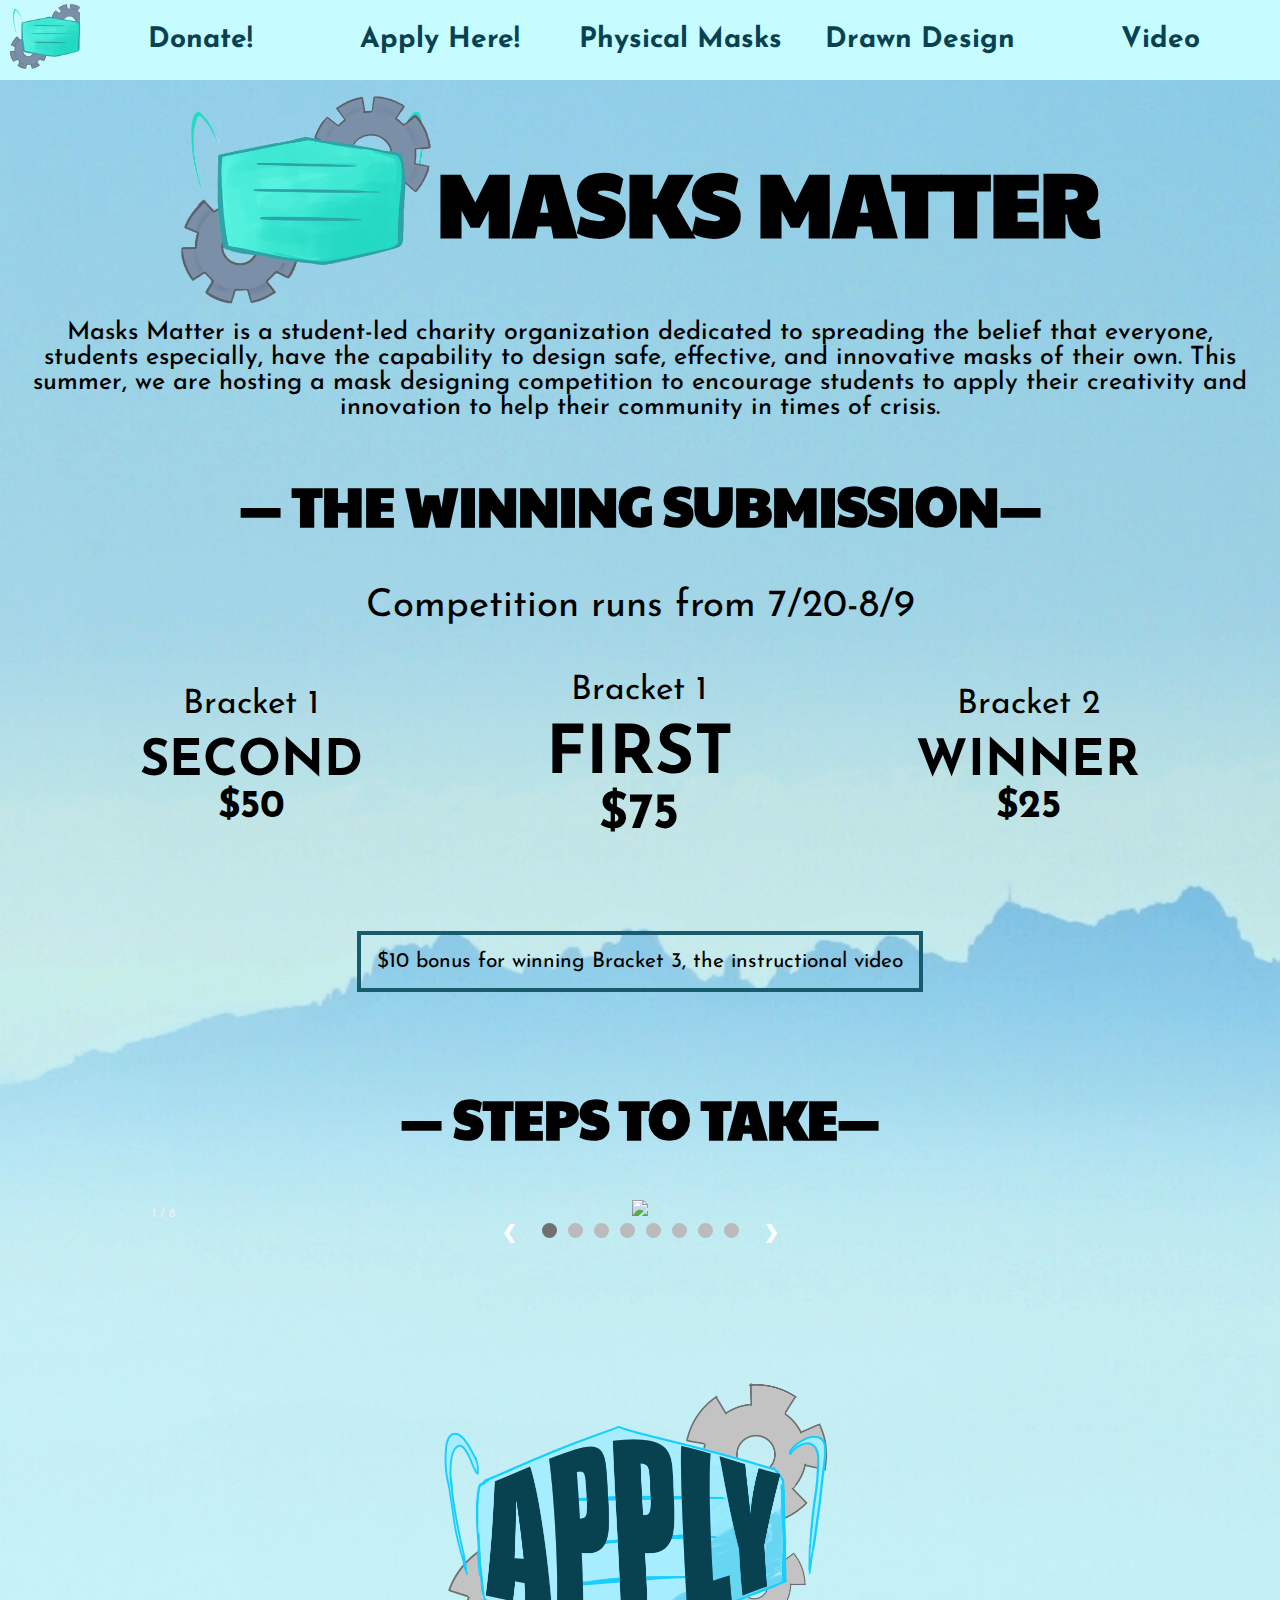
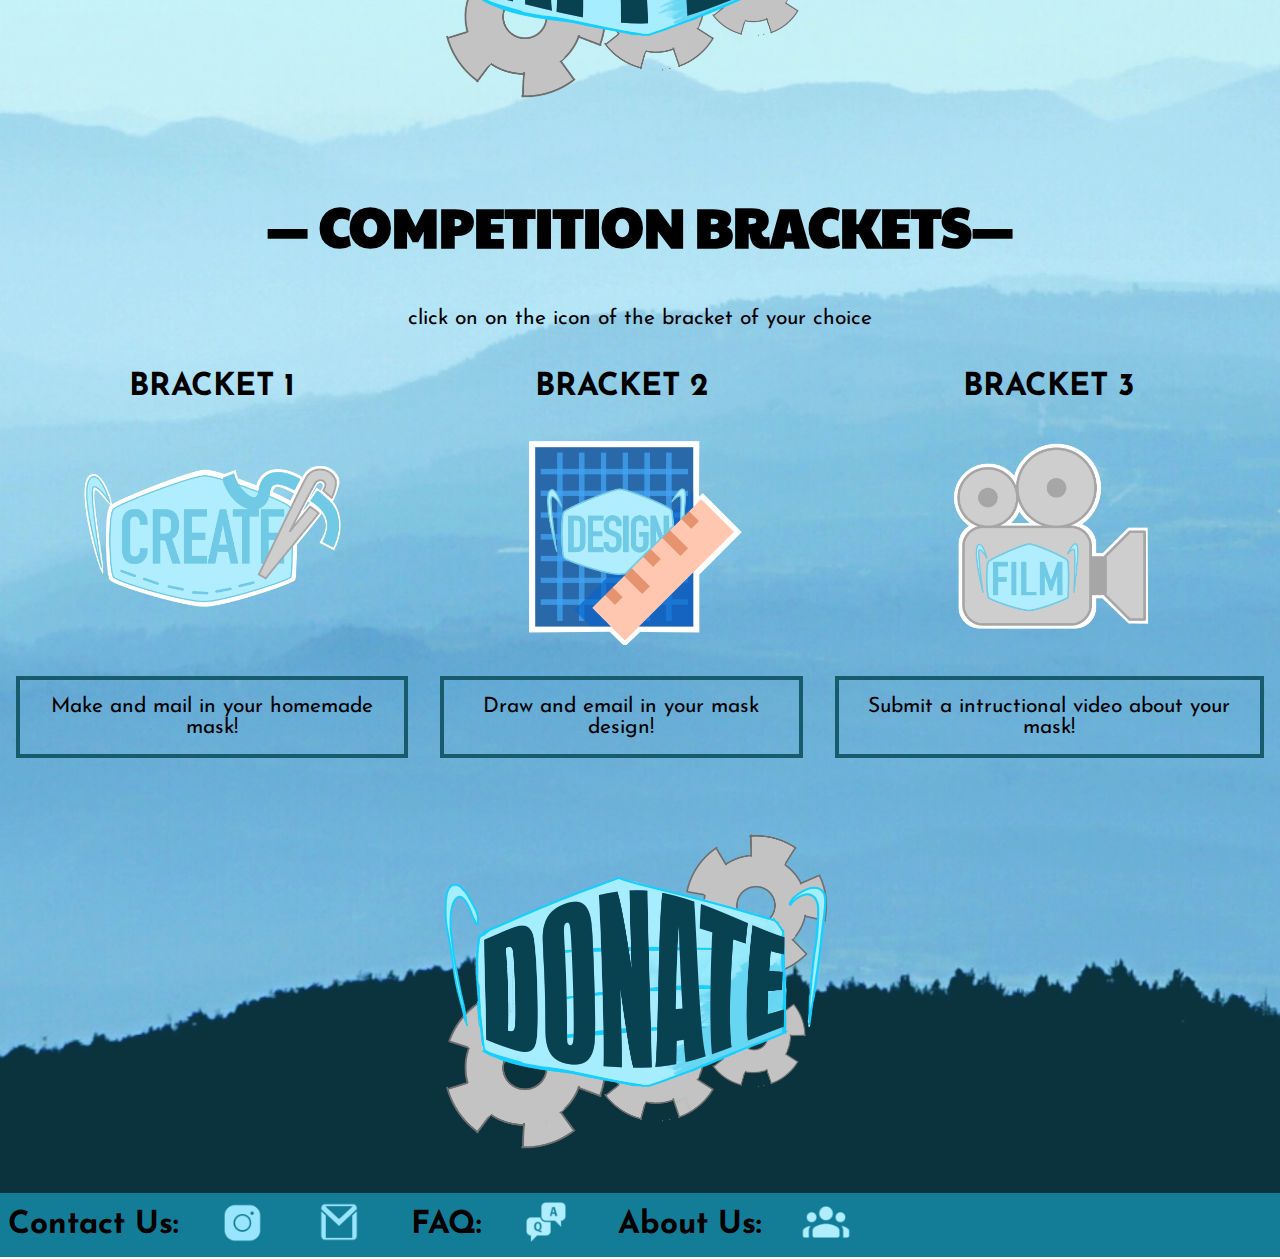
==== index.html @ 7b017612 "reallll quixkkkcida" ====
<!DOCTYPE HTML>
<html lang="en">
	<head>
		<title>Masks Matter</title>
		<!-- <meta name="viewport" content="width=device-width,initial-scale=1.0"> -->
		<link rel='icon' href='images/favicon.png' type='image/x-icon'/>
		<link href="https://fonts.googleapis.com/css2?family=Paytone+One&display=swap" rel="stylesheet">
		<link href="https://fonts.googleapis.com/css2?family=Josefin+Sans:wght@100;400&display=swap" rel="stylesheet">
		<link href="styles.css" rel="stylesheet" type="text/css">
		<link href="base.css" rel="stylesheet" type="text/css">
		<link href="totoro.css" rel="stylesheet" type="text/css">
	</head>
	<body>
		<nav>
			<input type="checkbox" name="simple" id="simple">
			<label for="simple" id="switch"><span></span></label>
			<li><a href="video.html"><h3>Video</h3></a></li>
			<li><a href="drawingmask.html"><h3>Drawn Design</h3></a></li>
			<li><a href="physicalmask.html"><h3>Physical Masks</h3></a></li>
			<li><a target="_blank" href="https://docs.google.com/forms/d/e/1FAIpQLScsT2CWmPeAeOIiQAeZ7pk1hlon7UAqh4jieAmbpfq4y2hZqA/viewform"><h3>Apply Here!</h3></a></li>
			<li><a target="_blank" href="https://www.gofundme.com/f/MMSF-Supplies-for-Essential-Workers-Businesses?utm_medium=copy_link&utm_source=customer&utm_campaign=p_lico+share-sheet+expWdC"><h3>Donate!</h3></a></li>
			<li><a href="index.html"><h3><img id="home" src="images/cleanedlogo.png" alt="Home"></h3></a></li>
		</nav>
		<header>
			<img src="images/cleanedlogo.png">
			<h1>MASKS MATTER</h1>
		</header>
		<main>
			<p class="fadein missionstate">
				Masks Matter is a student-led <!-- non-profit -->charity organization dedicated to spreading the belief that everyone, students especially, have the capability to design safe, effective, and innovative masks of their own. This summer, we are hosting a mask designing competition to encourage students to apply their creativity and innovation to help their community in times of crisis.
			</p>
		</main>	<!-- The winning submission subtitle -->
		<div>
			<h2 class="subtitles">— THE WINNING SUBMISSION—</h2>
			<figcaption id="dates">Competition runs from 7/20-8/9</figcaption>
		</div>
		<div id="podium" class="fadein">
			<div class="prize"><figcaption class="subcap">Bracket 1</figcaption><h2>SECOND</h2><h3>$50</h3></div>
			<div class="prize"><figcaption class="subcap">Bracket 1</figcaption><h1>FIRST</h1><h2>$75</h2></div>
			<div class="prize"><figcaption class="subcap">Bracket 2</figcaption><h2>WINNER</h2><h3>$25</h3></div>
		</div>
		<br>
		<p class="border fadein"> <span>$10 bonus for winning Bracket 3, the instructional video</span></p>
		<br>
		<h2 class="subtitles">— STEPS TO TAKE—</h2>
					 <!-- Slideshow container -->
		<div class="slideshow-container fadein">
			<!-- Full-width images with number and caption text -->
			<div class="mySlides fade">
				<div class="numbertext">1 / 8</div>
				<img src="images/1 (2).png" style="width:100%">
			</div>

			<div class="mySlides fade">
				<div class="numbertext">2 / 8</div>
				<img src="images/2.png" style="width:100%">
			</div>

			<div class="mySlides fade">
				<div class="numbertext">3 / 8</div>
				<img src="images/3.png" style="width:100%">
			</div>

			<div class="mySlides fade">
				<div class="numbertext">4 / 8</div>
				<img src="images/4.png" style="width:100%">
			</div>

			<div class="mySlides fade">
				<div class="numbertext">5 / 8</div>
				<img src="images/5.png" style="width:100%">
			</div>

			<div class="mySlides fade">
				<div class="numbertext">6 / 8</div>
				<img src="images/6.png" style="width:100%">
			</div>

			<div class="mySlides fade">
				<div class="numbertext">7 / 8</div>
				<img src="images/7.png" style="width:100%">
			</div>

			<div class="mySlides fade">
				<div class="numbertext">8 / 8</div>
				<img src="images/8.png" style="width:100%">
			</div>
			<!-- Next and previous buttons -->
		</div>

					 <!-- The dots/circles -->
		<div id="dots" style="text-align:center">
			<a class="prev" onclick="plusSlides(-1)">&#10094;</a>
			<span class="dot" onclick="currentSlide(1)"></span>
			<span class="dot" onclick="currentSlide(2)"></span>
			<span class="dot" onclick="currentSlide(3)"></span>
			<span class="dot" onclick="currentSlide(4)"></span>
			<span class="dot" onclick="currentSlide(5)"></span>
			<span class="dot" onclick="currentSlide(6)"></span>
			<span class="dot" onclick="currentSlide(7)"></span>
			<span class="dot" onclick="currentSlide(8)"></span>
			<a class="next" onclick="plusSlides(1)">&#10095;</a>
		</div>
		<div class="fadein">
			<a target="_blank" href="https://docs.google.com/forms/d/e/1FAIpQLScsT2CWmPeAeOIiQAeZ7pk1hlon7UAqh4jieAmbpfq4y2hZqA/viewform">
				<img id="apply" class="imagelink getbigger" src="images/apply.png" alt="Apply Here!"></a>
		</div>

		<h2 class="subtitles">— COMPETITION BRACKETS—</h2>
		<figcaption class="fadein">click on on the icon of the bracket of your choice</figcaption>
		<div class="iconflex">
			<div class="icondiv">
				<figcaption class="fadein"><h2>BRACKET 1</h2></figcaption>
				<a href="physicalmask.html"><h3><img class="icons fadein" src="images/create.PNG" alt="bracket1"></h3></a>
				<figcaption class="fadein border"><span>Make and mail in your homemade mask!</span></figcaption>
			</div>
			<div class="icondiv">
				<figcaption class="fadein"><h2>BRACKET 2</h2></figcaption>
				<a href="drawingmask.html"><h3><img class="icons fadein" src="images/design.PNG" alt="bracket2"></h3></a>
				<figcaption class="fadein border"><span>Draw and email in your mask design!</span></figcaption>
			</div>
			<div class="icondiv">
				<figcaption class="fadein"><h2>BRACKET 3</h2></figcaption>
				<a href="video.html"><h3><img class="icons fadein" src="images/video.PNG" alt="bracket3"></h3></a>
				<figcaption class="fadein border"><span>Submit a intructional video about your mask!</span></figcaption>
			</div>
		</div>

		<div id="donate" class="fadein">
			<a target="_blank" href="https://www.gofundme.com/f/MMSF-Supplies-for-Essential-Workers-Businesses?utm_medium=copy_link&utm_source=customer&utm_campaign=p_lico+share-sheet+expWdC">
				<img class="fadein getbigger imagelink" src="images/dooonut.png" alt="Donate Here!">
			</a>

		</div>
		<footer>
			<h2>Contact Us:</h2>
			<a  href="https://www.instagram.com/masksmattersf/"><img class="instagram"src="images/instagram.PNG" alt="Instagram"></a>
			<a href="mailto:masksmattersf@gmail.com"><img class = "instagram" src="images/email.PNG" alt="Mail"></a>
			<h2>FAQ:</h2>
			<a  href="faq.html"><img class="instagram" src="images/QA.PNG" alt="Instagram"></a>
			<h2>About Us:</h2>
			<a href="aboutus.html"><img class="instagram" src="images/team.PNG" alt="Instagram"></a>
		</footer>
		<script src="https://code.jquery.com/jquery-3.5.1.min.js" integrity="sha256-9/aliU8dGd2tb6OSsuzixeV4y/faTqgFtohetphbbj0=" crossorigin="anonymous"></script>
		<script src="anime.js"> </script>
	</body>
</html>
<!-- ANIMATE
	make emailing diff as in email send to new tab
	phone vers.
 -->
---- styles.css ----
.border span {
	border: 4px solid #185b6d;
	padding: 1rem;
	display: inline-block;
}

/*Mission Statement*/
.missionstate {
	font-family: 'Josefin Sans', sans-serif;
	text-align: center;
	font-size: 25px;
	font-weight: 500;
	margin: 0 2rem;
}
@media all and (max-width: 800px) {
	.missionstate {
		font-size: 1.6rem;
	}
}
/*THE WINNING SUBMISSION*/
/*The RULES*/
/*Judging Criteria*/
/*for rowing judging criteria & winning submission*/
#dates {
	font-size: 2.4rem;
}
#podium {
	display: flex;
	flex-direction: row;
	justify-content: space-around;
	align-items: center;
	padding: 3rem;
}
#podium * {
	margin: 0;
}

.prize {
	display: flex;
	flex-direction: column;
	justify-content: center;
	font-size: 2.1rem;
}

@media all and (max-width: 1200px){
	.prize {
		font-size: 1.7rem;
	}
}
@media all and (max-width: 720px){
	#podium {
		flex-direction: column;
		justify-content: center;
	}
	.prize{
		font-size: 1.4rem;
		padding: 1rem;
	}
}
.prize h2 {
	margin: 0;
}
#video {
	margin: 0 3rem;
}
/*Dropbox*/
#maillink {
	text-decoration: none;
	color: #0082de;
}
details {
	padding: .5em .5em 0;
}

summary {
	font-weight: bold;
	margin: 1rem 1rem;
	padding: .5em;
	outline: none;
	border: 2px dashed #c6fbff;
	align-items: center;
}

details[open] {
	padding: .5em;
}

details[open] summary {
	margin-bottom: .5em;
}
ol {
	font-size: 1.5rem;
	text-align: left;
}
ol li{
	margin-bottom: 1.4rem;
}
ul{
	font-size: 1.2rem;
	text-align: center;
}
li{
	display: inline-block;
	width: 100%
}

.iconflex {
	display: flex;
	flex-direction: row;
	justify-content: space-around;
	align-items: center;
}
.icons {
	width: 25rem;
}
@media all and (max-width: 1340px){
	.icons{
		width: 17rem;
	}
}
@media all and (max-width: 940px){
	.iconflex {
		flex-direction: column;
		justify-content: center;
		align-items: center;
		padding: 1rem;
	}
	.icons {
		width: 55%;
	}
}
.icondiv {
	padding: 1rem;
}
.subcap {
	padding-bottom: 1rem;
}
/*Having the list and video on the same line*/
/*EXAMPLE VIDEO*/
/*Affects Design Criteria and Submission Guidelines*/
.spaceonsameline {
	display: flex;
	flex-direction: row;
	justify-content: space-around;
	text-align: center;
}
iframe, #examplevid {
	margin-right: 3rem;
	min-width: 37rem;
}
figcaption {
 text-align: center;
}
figcaption span {
	padding: .5rem;
	display: inline-block;
}

@media all and (max-width: 1150px){
	.spaceonsameline {
		flex-direction: column;
		justify-content: center;
		align-items: center;
		margin-left: 1.4rem;
		margin-right: 1.2rem;
	}
	iframe, #examplevid{
		min-width: 23rem !important;
		width: 100% !important;
		margin: 0;
	}
}

/*DONATE AND APPLY HERE ICON*/
#donate {
	text-align: center;
	font-size: 18px;
}
#apply {
	/*margin-top: -60px;*/
	max-width: 700px;
}
.gitbigger {
	transition: transform .2s; /* Animation */
	margin: 10rem;
/*	overflow-x: hidden;*/
}
.getbigger:hover {
 transform: scale(1.2); /* (150% zoom - Note: if the zoom is too large, it will go outside of the viewport) */
}
/*when shrinking and making image that holds link*/
.imagelink {
	 width: 40rem;
}
@media all and (max-width: 850px){
	.imagelink {
		width: 80%;
		height: 90%;
	}
}
@media all and (max-width: 650px){
	.imagelink {
		width: 80%;
	}
}
/*text under donate*/
#afterdonate{
	text-align: center;
	font-size: 1.6rem;
}
#smallicon {
	width: 10px;
}
/*RENAME APPLICATION METHODS AS COMPETITION BRACKETS*/
.evalicon {
	width: 20rem;
}
#criteria {
	display: flex;
	flex-direction: row;
	justify-content: center;
	align-items: flex-start;
	width: 100%;
	margin: 0;
	padding: 0;
	flex-wrap: wrap;
}
@media all and (max-width: 1164px){
	#criteria {
		flex-direction: column;
		justify-content: center;
		align-items: center;
		margin: 0;
	}
	.evalicon {
		width: 13rem;
	}
}

@keyframes {
	to {
		width: 100%;
	}
}
---- base.css ----
body {
	background-image: url("images/mountain.png");
	background-size: cover;
	background-repeat: no-repeat;
	font-weight: 30em;
	margin: 0px;
	padding: 0px;
	font-family: 'Josefin Sans', sans-serif;
	text-align: center;
	font-size: 21px;
}

/*Nav bar*/
nav {
	margin: 0px;
	display: flex;
	font-size: 1.5rem;
	flex-direction: row-reverse;
	justify-content: space-around;
	align-content: center;
	height: 5rem;
	padding: 0;
	list-style: none;
}
nav li {
	background-color: #c6fbff;
	width: 100%;
	height: 5rem;
	text-align: center;
	display: flex;
	flex-direction: column;
	justify-content: center;
	align-items: center;
}
nav li::before, nav li::after{
	content: '';
	display: block;
	height: 5px;
	background-color: #444;
	width: 0%;
	transition: all ease-in-out 300ms;;
	position: relative;
	top: 0;
}
nav li:hover::before, nav li:hover::after{
	width: 100%;
}
nav a{
	width: 100%;
	text-align: center;
	text-decoration: none;
	height: 5rem;
	display: flex;
	flex-direction: column;
	justify-content: center;
	color: #084251;
	padding: 0;
}
nav a:hover {
	color: black;
}
nav h3 {
	margin: 0px;
	padding: 0;
}
nav li:last-child {
	max-width: 80px;
	padding: 0 10px;
}
nav li:last-child:hover::before, nav li:last-child:hover::after{
	width: 0%;
}
#home {
	max-width: 80px;
	max-height: 75px;
}
#simple ,#switch{
	display: none;
}
@media all and (max-width: 650px) {
	nav {
		font-size: 1.1rem;
		flex-direction: column-reverse;
		align-items: center;
		height: auto !important;
		padding: 0;
	}
	nav li, nav li a {
		width: 100%;
		max-width: 100% !important;
		padding: 0 !important;
	}
	#switch{
		display: flex;
	}
	#simple ~ li{
		display: flex;
		transition: transform .5s, height .5s; /* Animation */
	}
	#simple:checked ~ li{
		transform: scale(0);
		height: 0;
	}
	#simple+label span{
		background-color: #c6fbff;
		display: flex;
		flex-direction: column;
		align-items: center;
		padding-top: 0.3rem;
		width: 5rem;
		height: 2rem;
		border-radius: 0 0 1rem 1rem;
	}
	#simple+label span::after{
		content: "V";
		font-family: Arial;
		font-weight: bold;
		transform: rotate(180deg) scaleX(-1);
	}
	#simple:checked +label span::after{
		transform: rotate(0deg) scaleX(-1);
	}
}
@media all and (max-width: 1015px) {
	nav {
		font-size: 1.3rem;
	}
}
@media all and (max-width: 1148px) {
	nav {
		font-size: 1.4rem;
	}
}

/*Header Title + Logo*/
header {
	display: flex;
	flex-direction: row;
	justify-content: center;
	align-items: center;
}

header h1 {
	font-size: 5.5rem;
	margin: 0;
	font-family: "Paytone One", sans-serif;
	text-align: center;
}

header img {
	display: block;
	width: 16rem;
	margin: 1rem 0rem;
}

@media all and (max-width: 962px) {
	header {
		flex-direction: column;
	}
	header img {
		width: 14rem;
		margin-bottom: 0;
	}
	header h1 {
		font-size: 4.5rem;
		text-align: center;
		line-height: 5rem;
	}
}

/*Subtitles*/
.subtitles {
	font-size: 3.4rem;
	font-family: "Paytone One", sans-serif;
	color: black;
}

/*Footer*/
footer {
	background-color: #137d97;
	height: 4rem;
	display: flex;
	flex-direction: row;
	justify-content: flex-start;
	align-items: center;
	padding-bottom: 
}
footer h2{
	margin:0rem 2rem 0 .5rem;

}
.instagram {
	padding-bottom: 0rem;
	margin-right:2rem;
	width:4rem;
}

@media all and (max-width: 948px){
	.instagram {
	margin-right:.5rem;
	}
	footer h2{
	margin-left: .15rem;
	margin-right:.5rem;
}
@media all and (max-width: 705px){
	.instagram {
		width:2.6rem;
	}
	footer h2{
		font-size: 1.6rem;
}
}
/*Animation via JS*/
.fadein {
	opacity: 0;
}
---- totoro.css ----
* {box-sizing:border-box}

/* Slideshow container */
.slideshow-container {
  max-width: 1000px;
  position: relative;
  margin: 2rem auto auto;
}

/* Hide the images by default */
.mySlides {
  display: none;
}

/* Next & previous buttons */
.prev, .next {
  cursor: pointer;
  /*position: absolute;*/
  top: 50%;
  width: auto;
  margin-top: -22px;
  padding: 16px;
  color: white;
  font-weight: bold;
  font-size: 18px;
  transition: 0.6s ease;
  border-radius: 0 3px 3px 0;
  user-select: none;
}

/* Position the "next button" to the right */
.next {
  right: 0;
  border-radius: 3px 0 0 3px;
}

/* On hover, add a black background color with a little bit see-through */
.prev:hover, .next:hover {
  background-color: rgba(0,0,0,0.8);
}

/* Caption text */
.text {
  color: #f2f2f2;
  font-size: 15px;
  padding: 8px 12px;
  position: absolute;
  bottom: 8px;
  width: 100%;
  text-align: center;
}

/* Number text (1/3 etc) */
.numbertext {
  color: #f2f2f2;
  font-size: 12px;
  padding: 8px 12px;
  position: absolute;
  top: 0;
}

/* The dots/bullets/indicators */
.dot {
  cursor: pointer;
  height: 15px;
  width: 15px;
  margin: 0 2px;
  background-color: #bbb;
  border-radius: 50%;
  display: inline-block;
  transition: background-color 0.6s ease;
}

.active, .dot:hover {
  background-color: #717171;
}

/* Fading animation */
.fade {
  -webkit-animation-name: fade;
  -webkit-animation-duration: 1.5s;
  animation-name: fade;
  animation-duration: 1.5s;
}

@-webkit-keyframes fade {
  from {opacity: .4}
  to {opacity: 1}
}

@keyframes fade {
  from {opacity: .4}
  to {opacity: 1}
}
#dots {
  margin-bottom: 5rem;
}
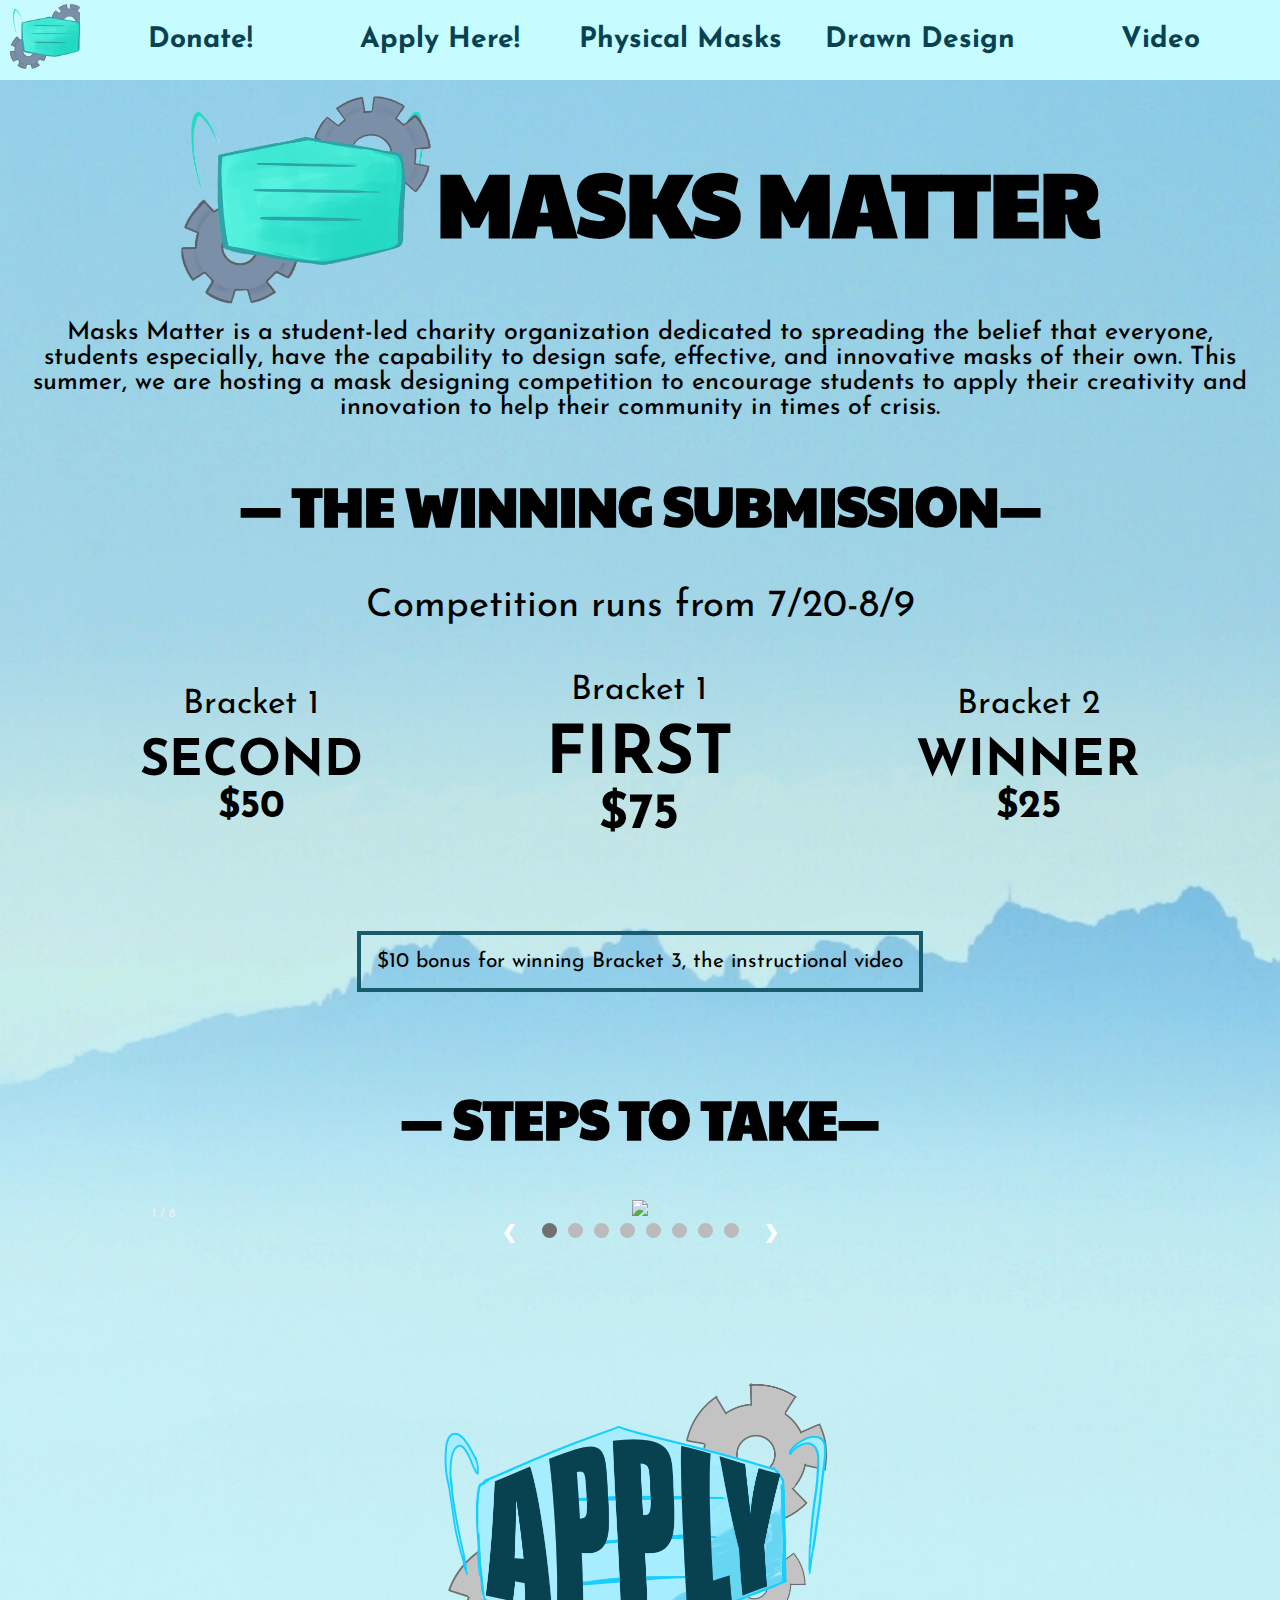
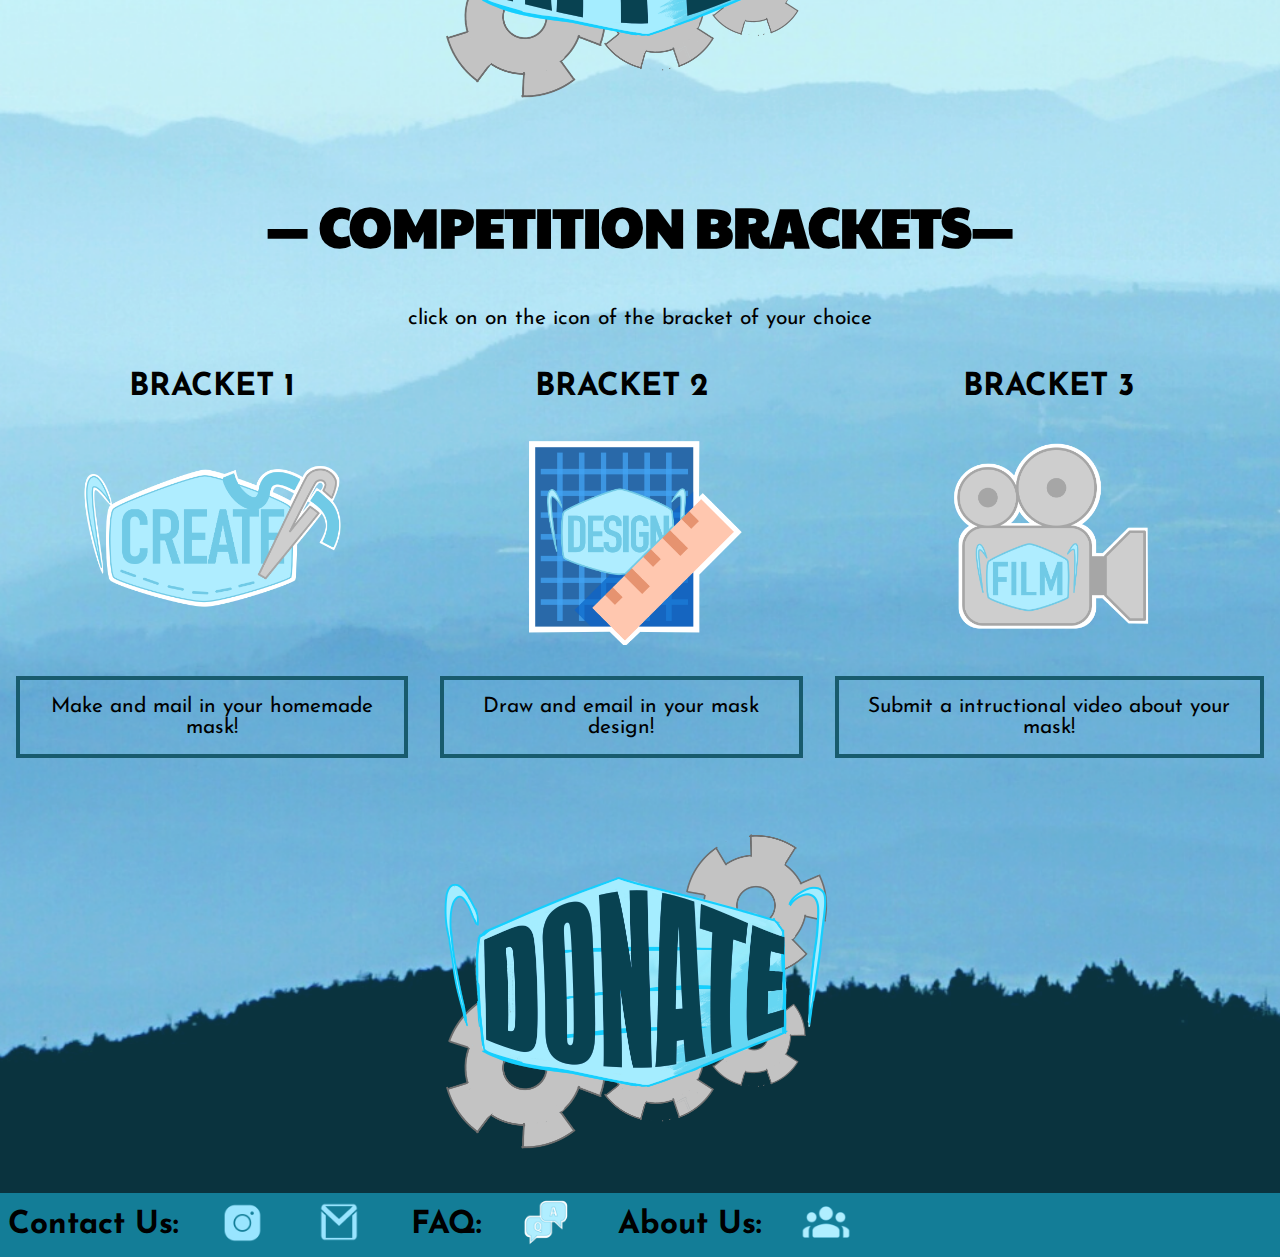
==== commit 5f727aa6: "doneee" ====
--- a/index.html
+++ b/index.html
@@ -130,14 +130,14 @@
 			<a target="_blank" href="https://www.gofundme.com/f/MMSF-Supplies-for-Essential-Workers-Businesses?utm_medium=copy_link&utm_source=customer&utm_campaign=p_lico+share-sheet+expWdC">
 				<img class="fadein getbigger imagelink" src="images/dooonut.png" alt="Donate Here!">
 			</a>
-
+			<br>
 		</div>
 		<footer>
 			<h2>Contact Us:</h2>
 			<a  href="https://www.instagram.com/masksmattersf/"><img class="instagram"src="images/instagram.PNG" alt="Instagram"></a>
 			<a href="mailto:masksmattersf@gmail.com"><img class = "instagram" src="images/email.PNG" alt="Mail"></a>
 			<h2>FAQ:</h2>
-			<a  href="faq.html"><img class="instagram" src="images/QA.PNG" alt="Instagram"></a>
+			<a  href="faq.html"><img class="instagram" src="images/borderQA.PNG" alt="Instagram"></a>
 			<h2>About Us:</h2>
 			<a href="aboutus.html"><img class="instagram" src="images/team.PNG" alt="Instagram"></a>
 		</footer>
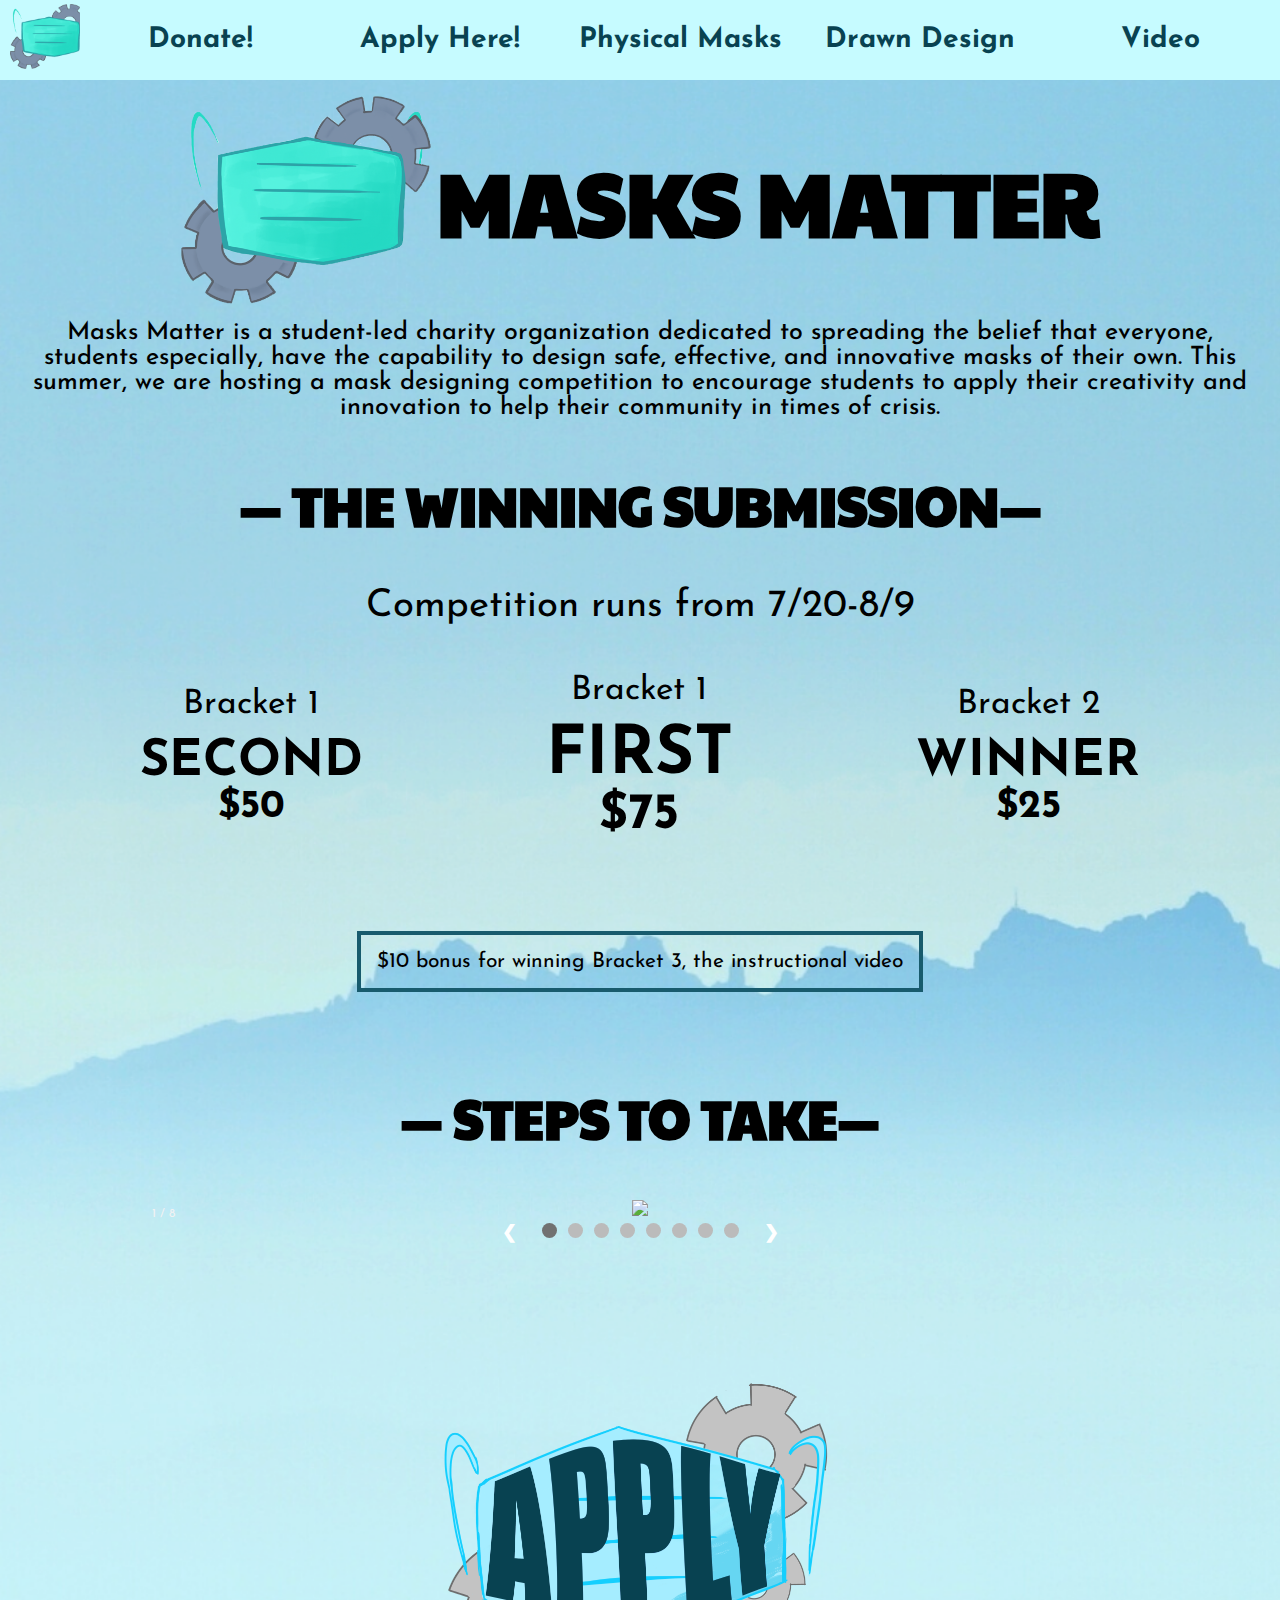
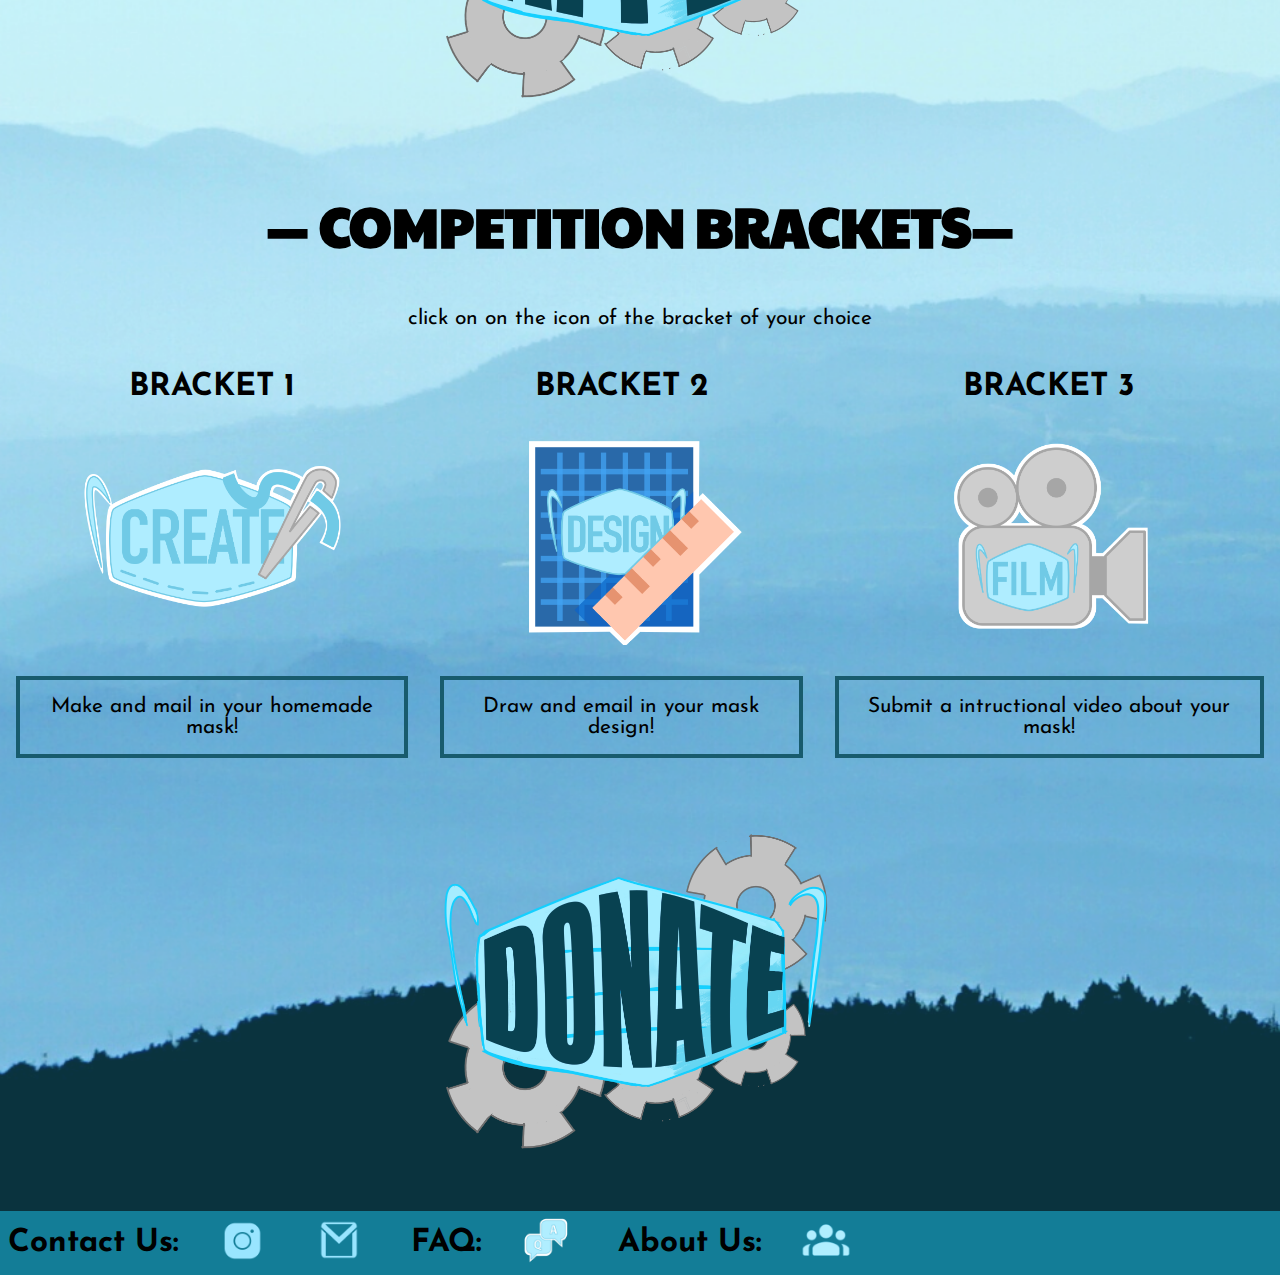
==== commit ff7ce157: "fixed some probs" ====
--- a/index.html
+++ b/index.html
@@ -131,11 +131,12 @@
 				<img class="fadein getbigger imagelink" src="images/dooonut.png" alt="Donate Here!">
 			</a>
 			<br>
+			<br>
 		</div>
 		<footer>
 			<h2>Contact Us:</h2>
-			<a  href="https://www.instagram.com/masksmattersf/"><img class="instagram"src="images/instagram.PNG" alt="Instagram"></a>
-			<a href="mailto:masksmattersf@gmail.com"><img class = "instagram" src="images/email.PNG" alt="Mail"></a>
+			<a target="_blank" href="https://www.instagram.com/masksmattersf/"><img class="instagram"src="images/instagram.PNG" alt="Instagram"></a>
+			<a target="_blank" href="mailto:masksmattersf@gmail.com"><img class = "instagram" src="images/email.PNG" alt="Mail"></a>
 			<h2>FAQ:</h2>
 			<a  href="faq.html"><img class="instagram" src="images/borderQA.PNG" alt="Instagram"></a>
 			<h2>About Us:</h2>
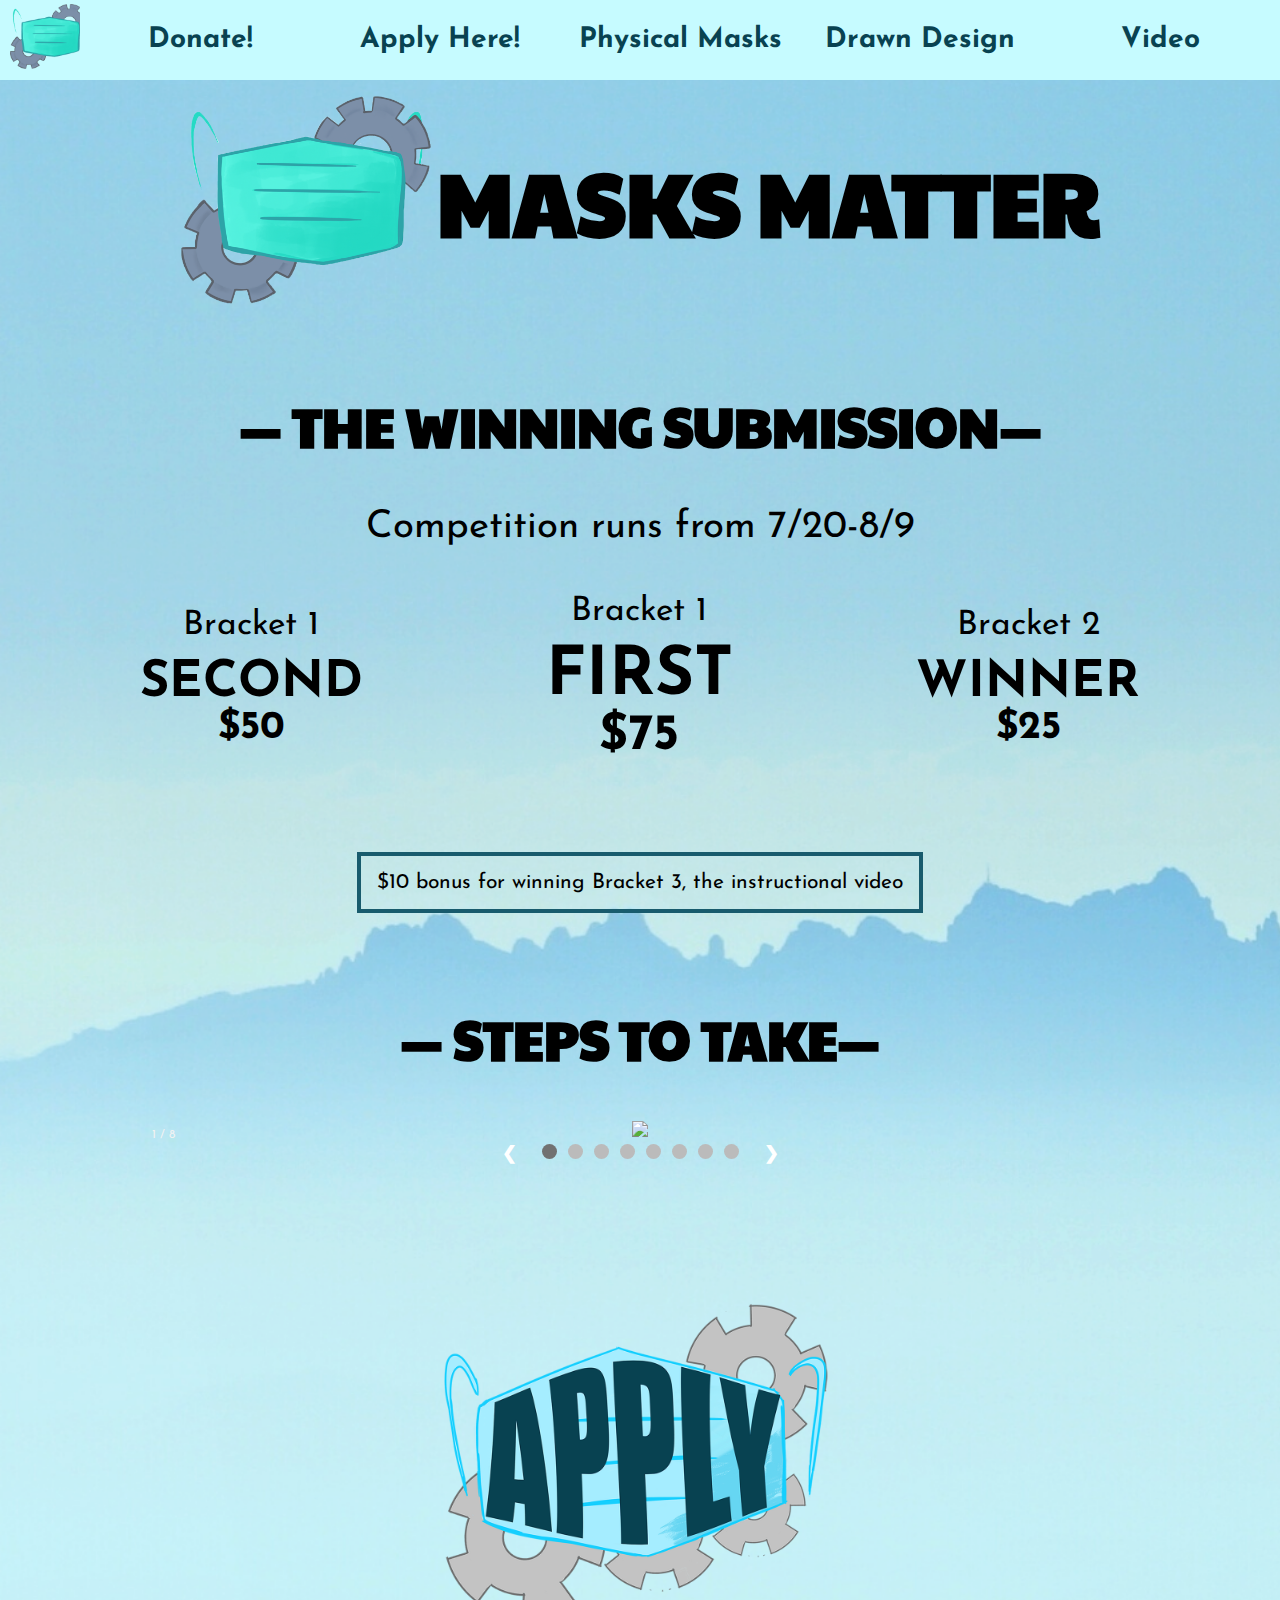
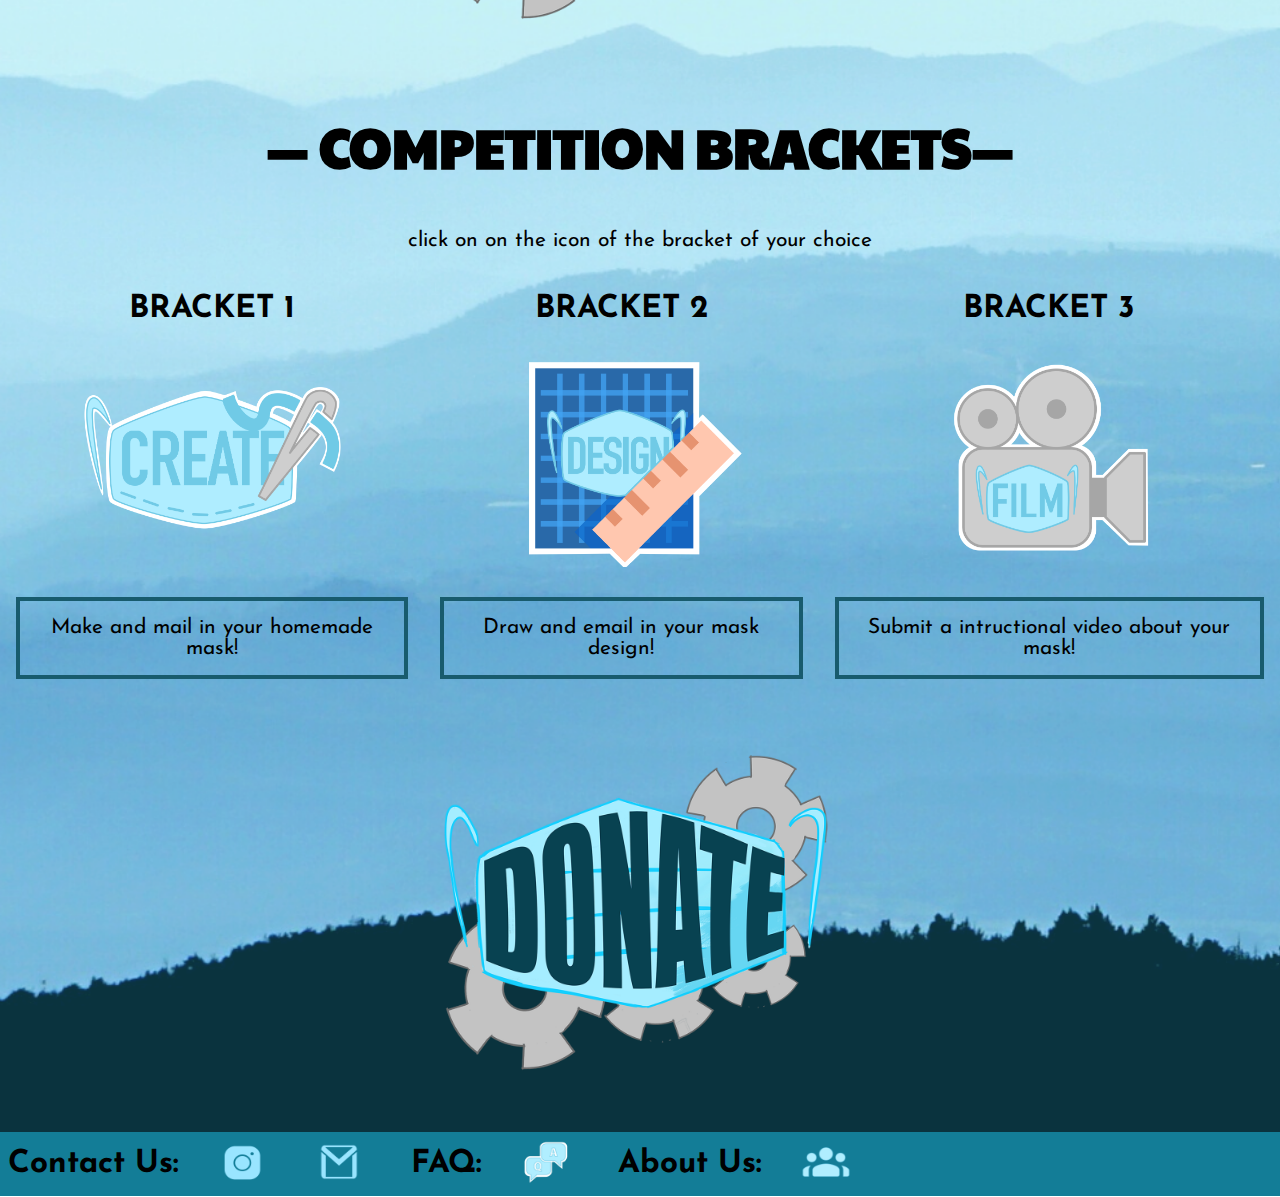
==== commit 320d0333: "add line br" ====
--- a/index.html
+++ b/index.html
@@ -25,11 +25,8 @@
 			<img src="images/cleanedlogo.png">
 			<h1>MASKS MATTER</h1>
 		</header>
-		<main>
-			<p class="fadein missionstate">
-				Masks Matter is a student-led <!-- non-profit -->charity organization dedicated to spreading the belief that everyone, students especially, have the capability to design safe, effective, and innovative masks of their own. This summer, we are hosting a mask designing competition to encourage students to apply their creativity and innovation to help their community in times of crisis.
-			</p>
-		</main>	<!-- The winning submission subtitle -->
+		<br>
+		<!-- The winning submission subtitle -->
 		<div>
 			<h2 class="subtitles">— THE WINNING SUBMISSION—</h2>
 			<figcaption id="dates">Competition runs from 7/20-8/9</figcaption>
--- a/base.css
+++ b/base.css
@@ -2,10 +2,9 @@
 	background-image: url("images/mountain.png");
 	background-size: cover;
 	background-repeat: no-repeat;
-	font-weight: 30em;
 	margin: 0px;
 	padding: 0px;
-	font-family: 'Josefin Sans', sans-serif;
+	font-family: "Josefin Sans", sans-serif;
 	text-align: center;
 	font-size: 21px;
 }
@@ -33,7 +32,7 @@
 	align-items: center;
 }
 nav li::before, nav li::after{
-	content: '';
+	content: "";
 	display: block;
 	height: 5px;
 	background-color: #444;
@@ -183,7 +182,6 @@
 	flex-direction: row;
 	justify-content: flex-start;
 	align-items: center;
-	padding-bottom: 
 }
 footer h2{
 	margin:0rem 2rem 0 .5rem;
@@ -193,25 +191,31 @@
 	padding-bottom: 0rem;
 	margin-right:2rem;
 	width:4rem;
-}
-
-@media all and (max-width: 948px){
+	height: 60px;
+}
+
+@media all and (max-width: 948px) {
 	.instagram {
-	margin-right:.5rem;
-	}
-	footer h2{
-	margin-left: .15rem;
-	margin-right:.5rem;
-}
-@media all and (max-width: 705px){
-	.instagram {
-		width:2.6rem;
-	}
-	footer h2{
-		font-size: 1.6rem;
-}
-}
-/*Animation via JS*/
-.fadein {
-	opacity: 0;
-}
+		margin-right: .5rem;
+	}
+
+	footer h2 {
+		margin-left: .15rem;
+		margin-right: .5rem;
+	}
+
+	@media all and (max-width: 705px) {
+		.instagram {
+			width: 2.6rem;
+			height:45px;
+		}
+
+		footer h2 {
+			font-size: 1.6rem;
+		}
+	}
+	/*Animation via JS*/
+	.fadein {
+		opacity: 0;
+	}
+}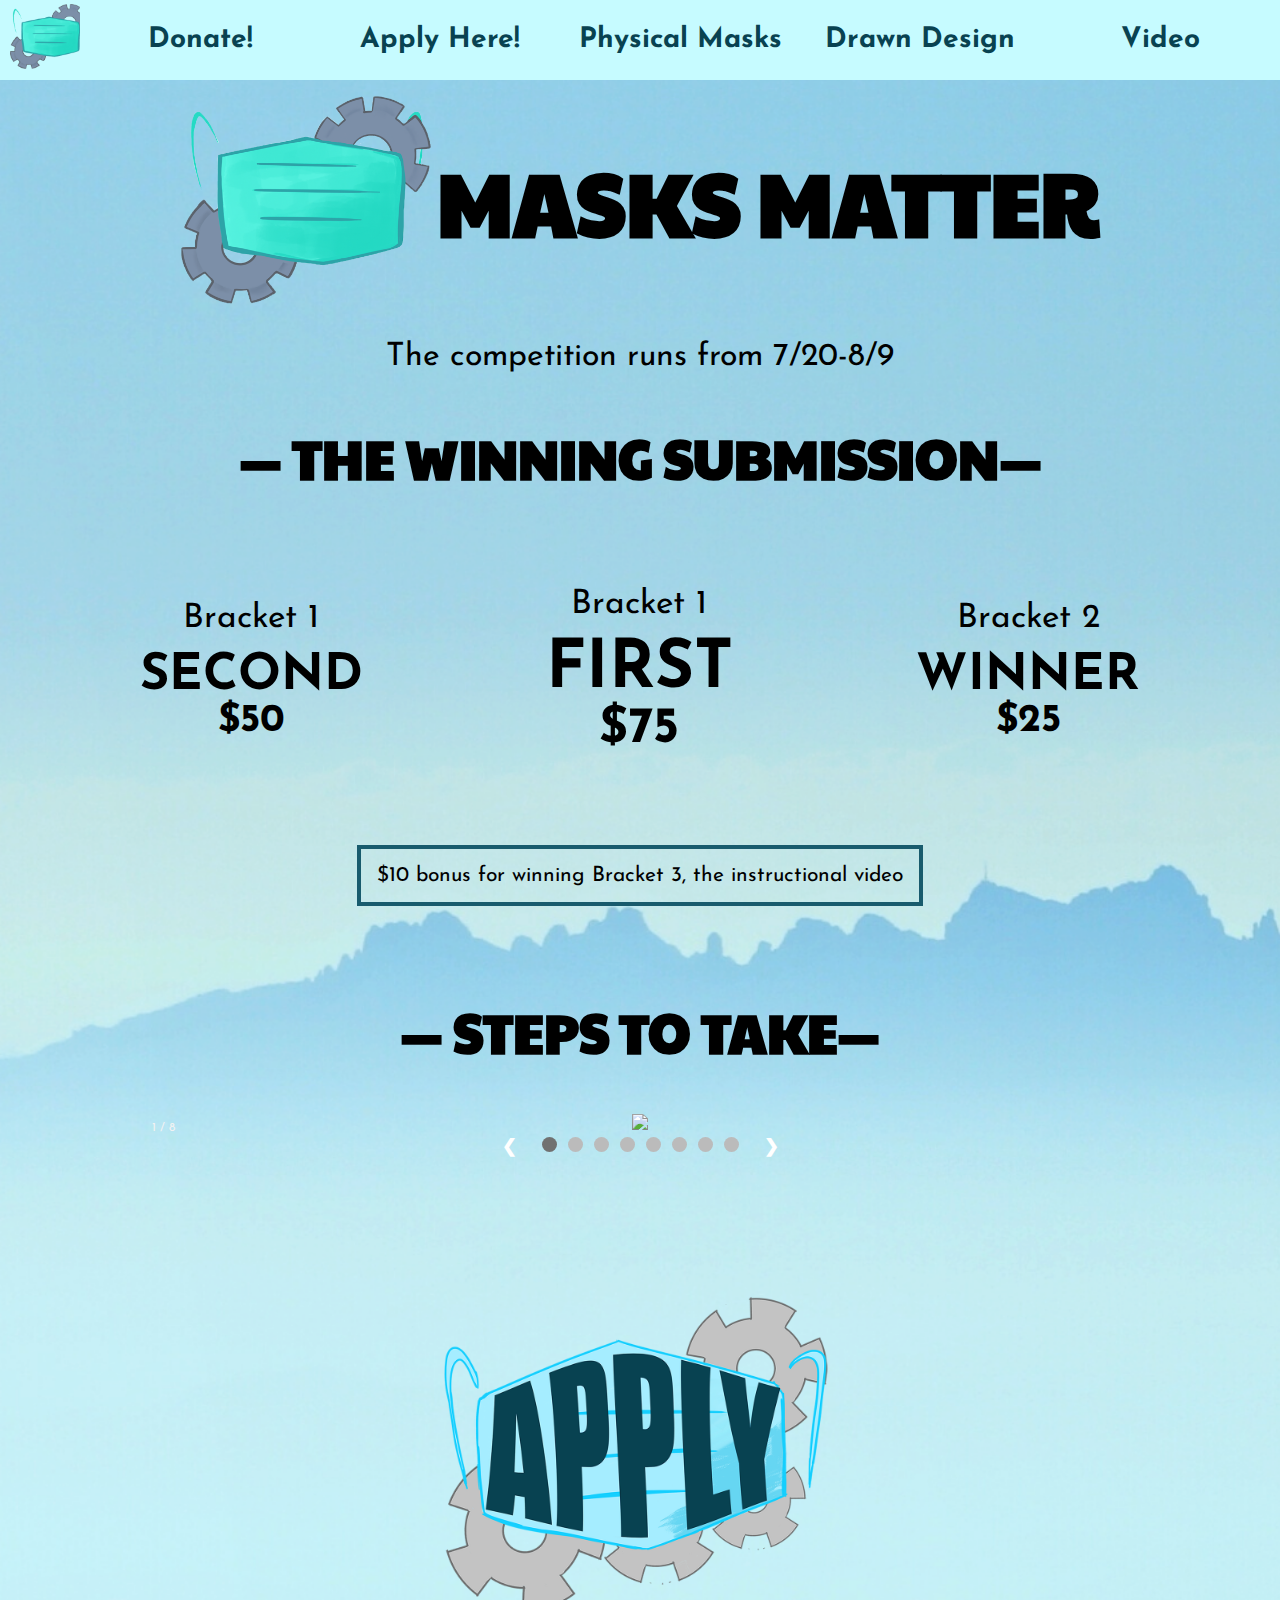
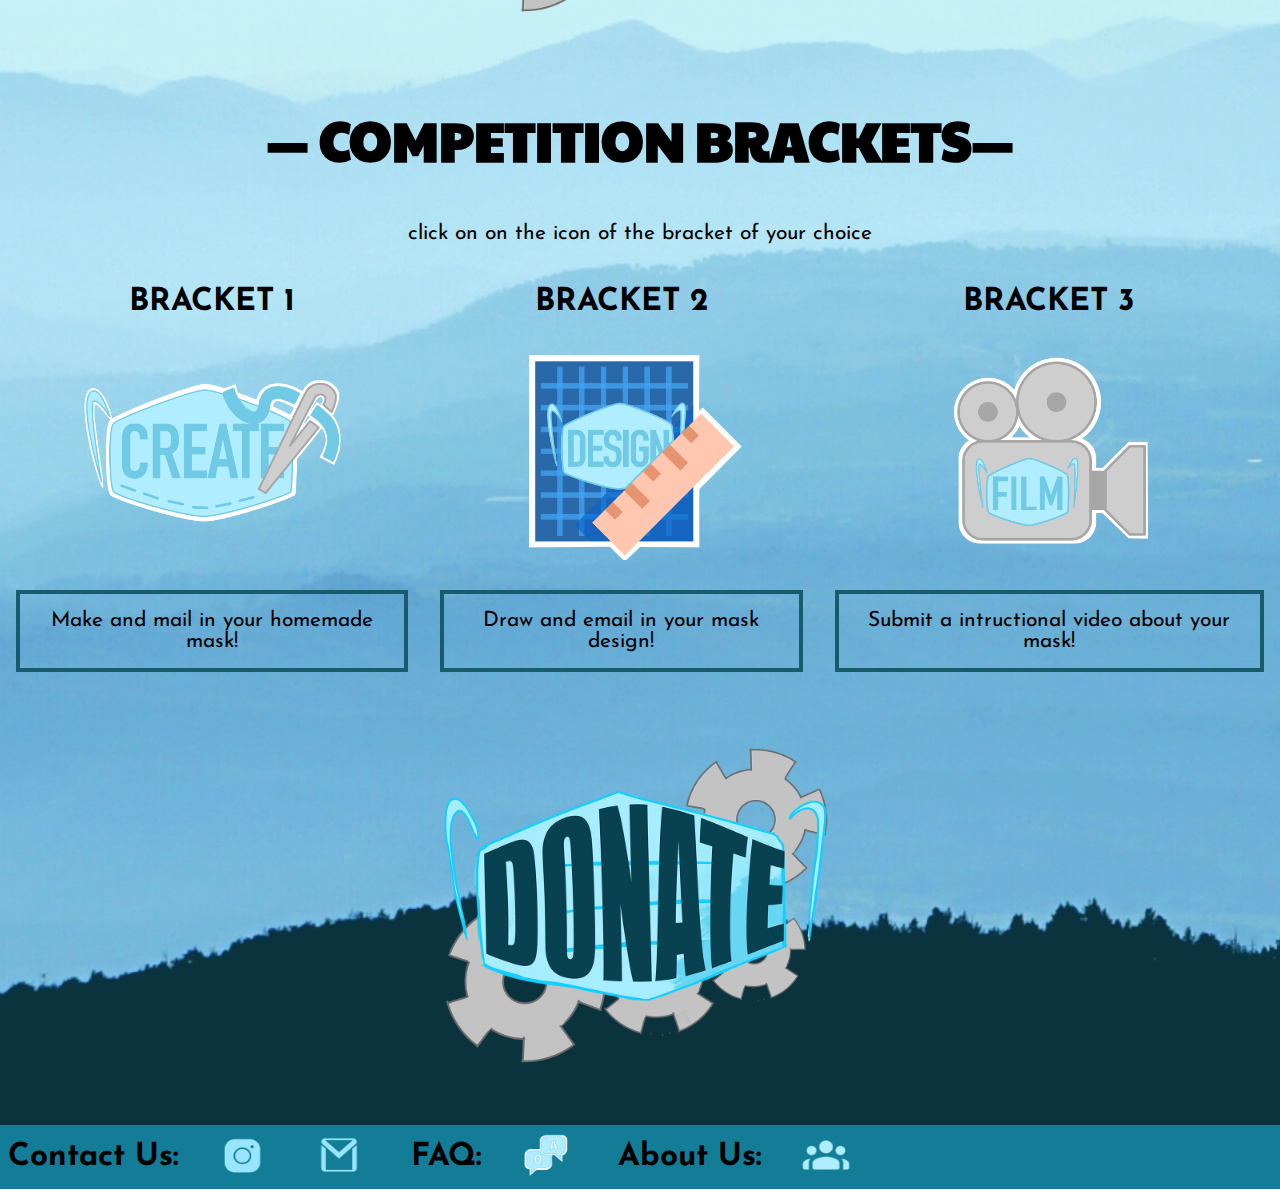
==== commit 51b327c4: "moved dates" ====
--- a/index.html
+++ b/index.html
@@ -28,8 +28,8 @@
 		<br>
 		<!-- The winning submission subtitle -->
 		<div>
+			<figcaption id="dates">The competition runs from 7/20-8/9</figcaption>
 			<h2 class="subtitles">— THE WINNING SUBMISSION—</h2>
-			<figcaption id="dates">Competition runs from 7/20-8/9</figcaption>
 		</div>
 		<div id="podium" class="fadein">
 			<div class="prize"><figcaption class="subcap">Bracket 1</figcaption><h2>SECOND</h2><h3>$50</h3></div>
--- a/styles.css
+++ b/styles.css
@@ -4,25 +4,13 @@
 	display: inline-block;
 }
 
-/*Mission Statement*/
-.missionstate {
-	font-family: 'Josefin Sans', sans-serif;
-	text-align: center;
-	font-size: 25px;
-	font-weight: 500;
-	margin: 0 2rem;
-}
-@media all and (max-width: 800px) {
-	.missionstate {
-		font-size: 1.6rem;
-	}
-}
+
 /*THE WINNING SUBMISSION*/
 /*The RULES*/
 /*Judging Criteria*/
 /*for rowing judging criteria & winning submission*/
 #dates {
-	font-size: 2.4rem;
+	font-size: 2rem;
 }
 #podium {
 	display: flex;
@@ -149,7 +137,7 @@
 	min-width: 37rem;
 }
 figcaption {
- text-align: center;
+	text-align: center;
 }
 figcaption span {
 	padding: .5rem;
@@ -183,14 +171,14 @@
 .gitbigger {
 	transition: transform .2s; /* Animation */
 	margin: 10rem;
-/*	overflow-x: hidden;*/
+	/*	overflow-x: hidden;*/
 }
 .getbigger:hover {
- transform: scale(1.2); /* (150% zoom - Note: if the zoom is too large, it will go outside of the viewport) */
+	transform: scale(1.2); /* (150% zoom - Note: if the zoom is too large, it will go outside of the viewport) */
 }
 /*when shrinking and making image that holds link*/
 .imagelink {
-	 width: 40rem;
+	width: 40rem;
 }
 @media all and (max-width: 850px){
 	.imagelink {
@@ -235,10 +223,4 @@
 	.evalicon {
 		width: 13rem;
 	}
-}
-
-@keyframes {
-	to {
-		width: 100%;
-	}
-}
+}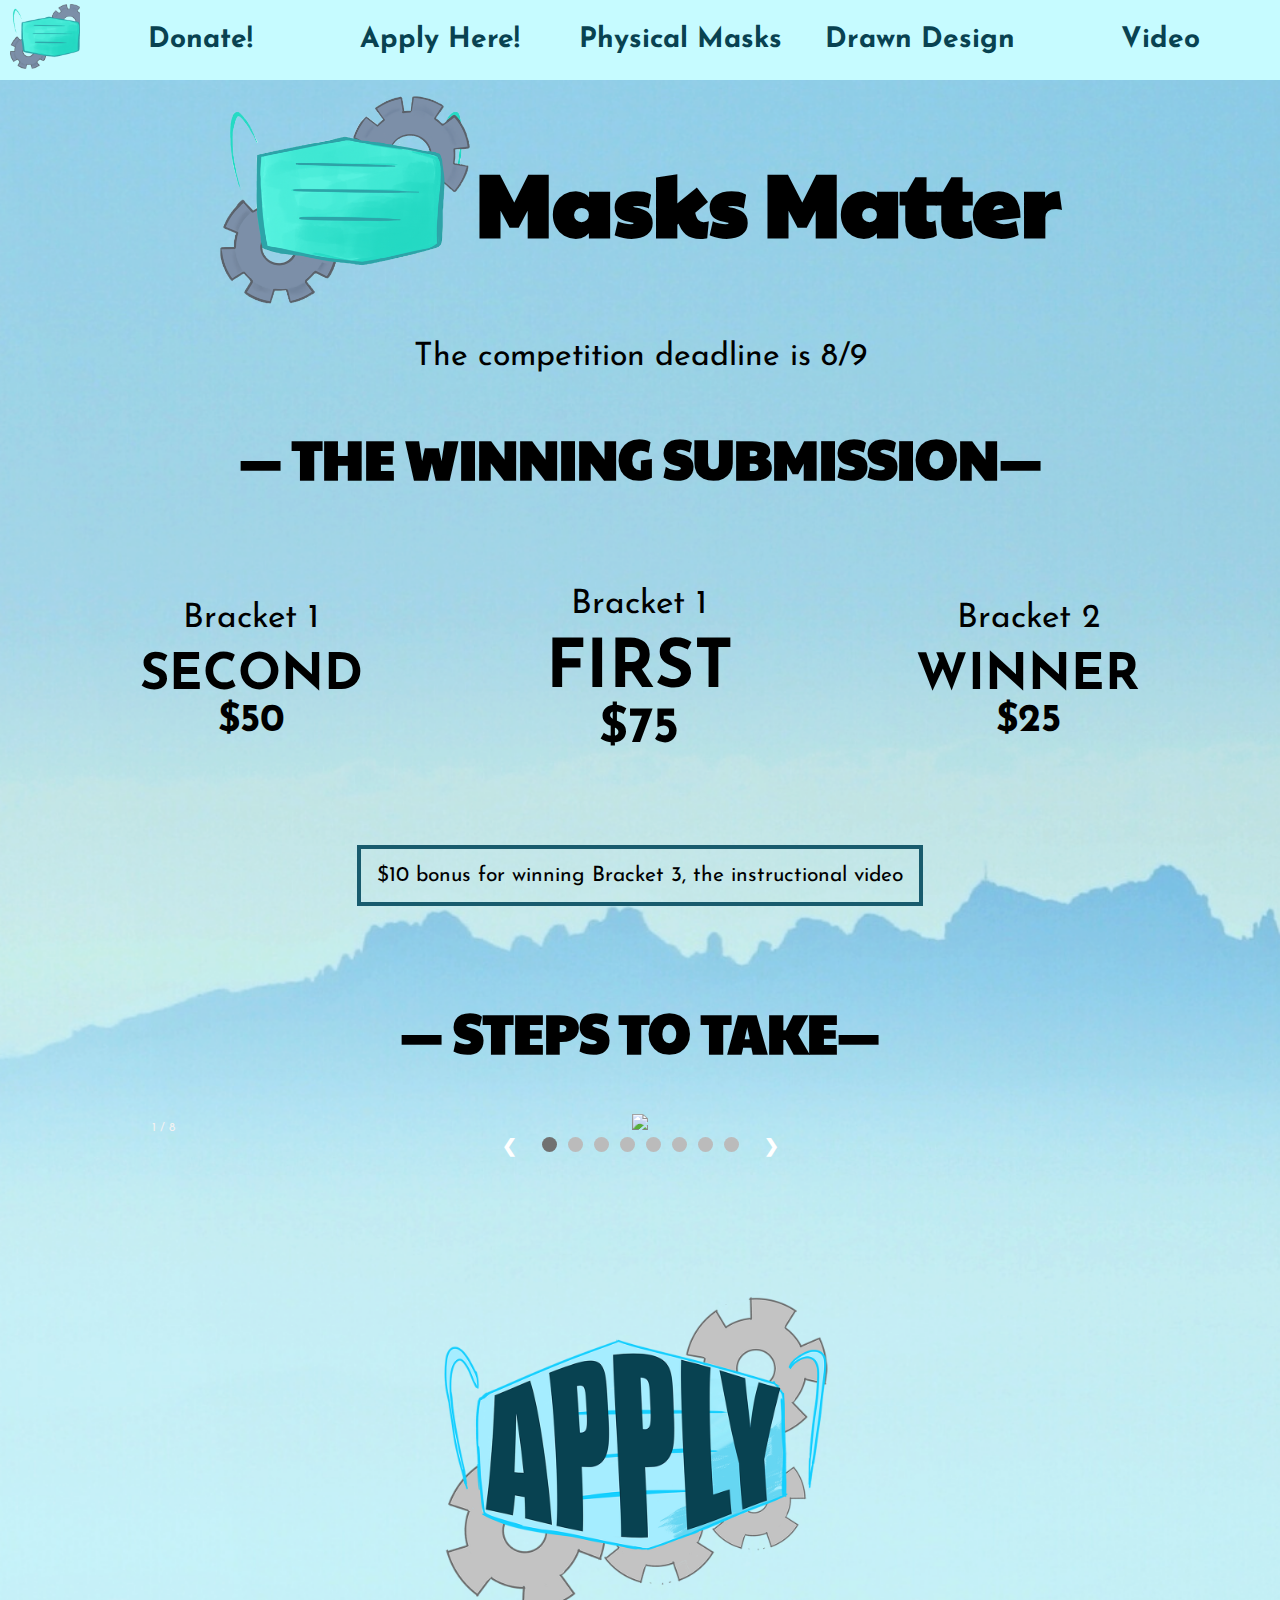
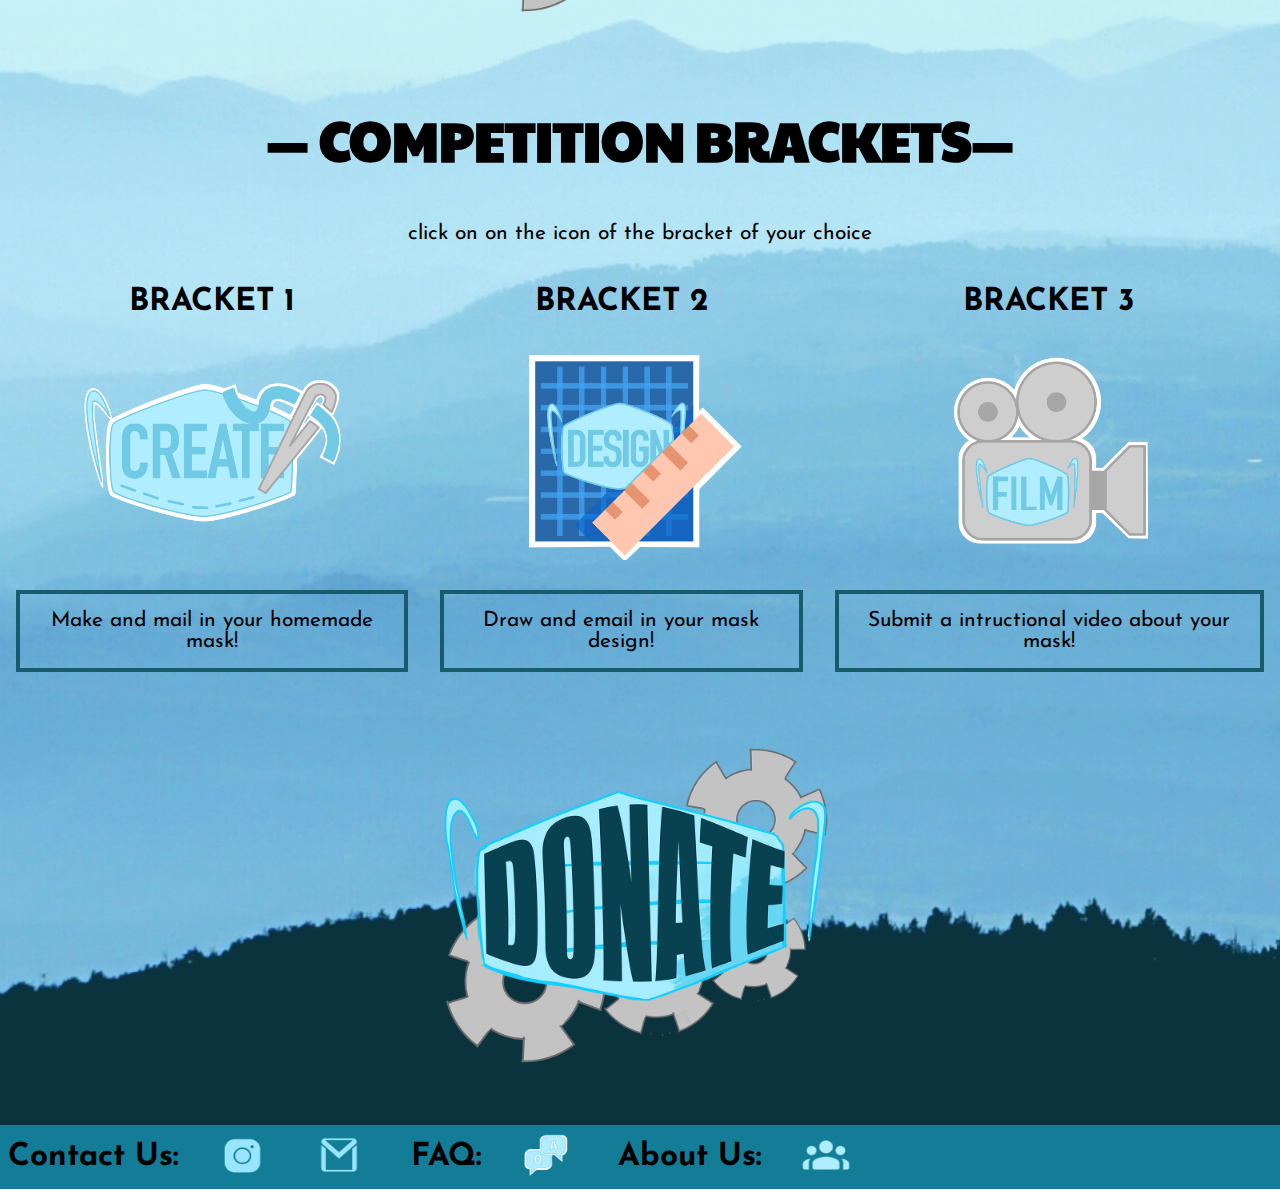
==== commit f3b740f1: "change info" ====
--- a/index.html
+++ b/index.html
@@ -23,12 +23,12 @@
 		</nav>
 		<header>
 			<img src="images/cleanedlogo.png">
-			<h1>MASKS MATTER</h1>
+			<h1>Masks Matter</h1>
 		</header>
 		<br>
 		<!-- The winning submission subtitle -->
 		<div>
-			<figcaption id="dates">The competition runs from 7/20-8/9</figcaption>
+			<figcaption id="dates">The competition deadline is 8/9</figcaption>
 			<h2 class="subtitles">— THE WINNING SUBMISSION—</h2>
 		</div>
 		<div id="podium" class="fadein">
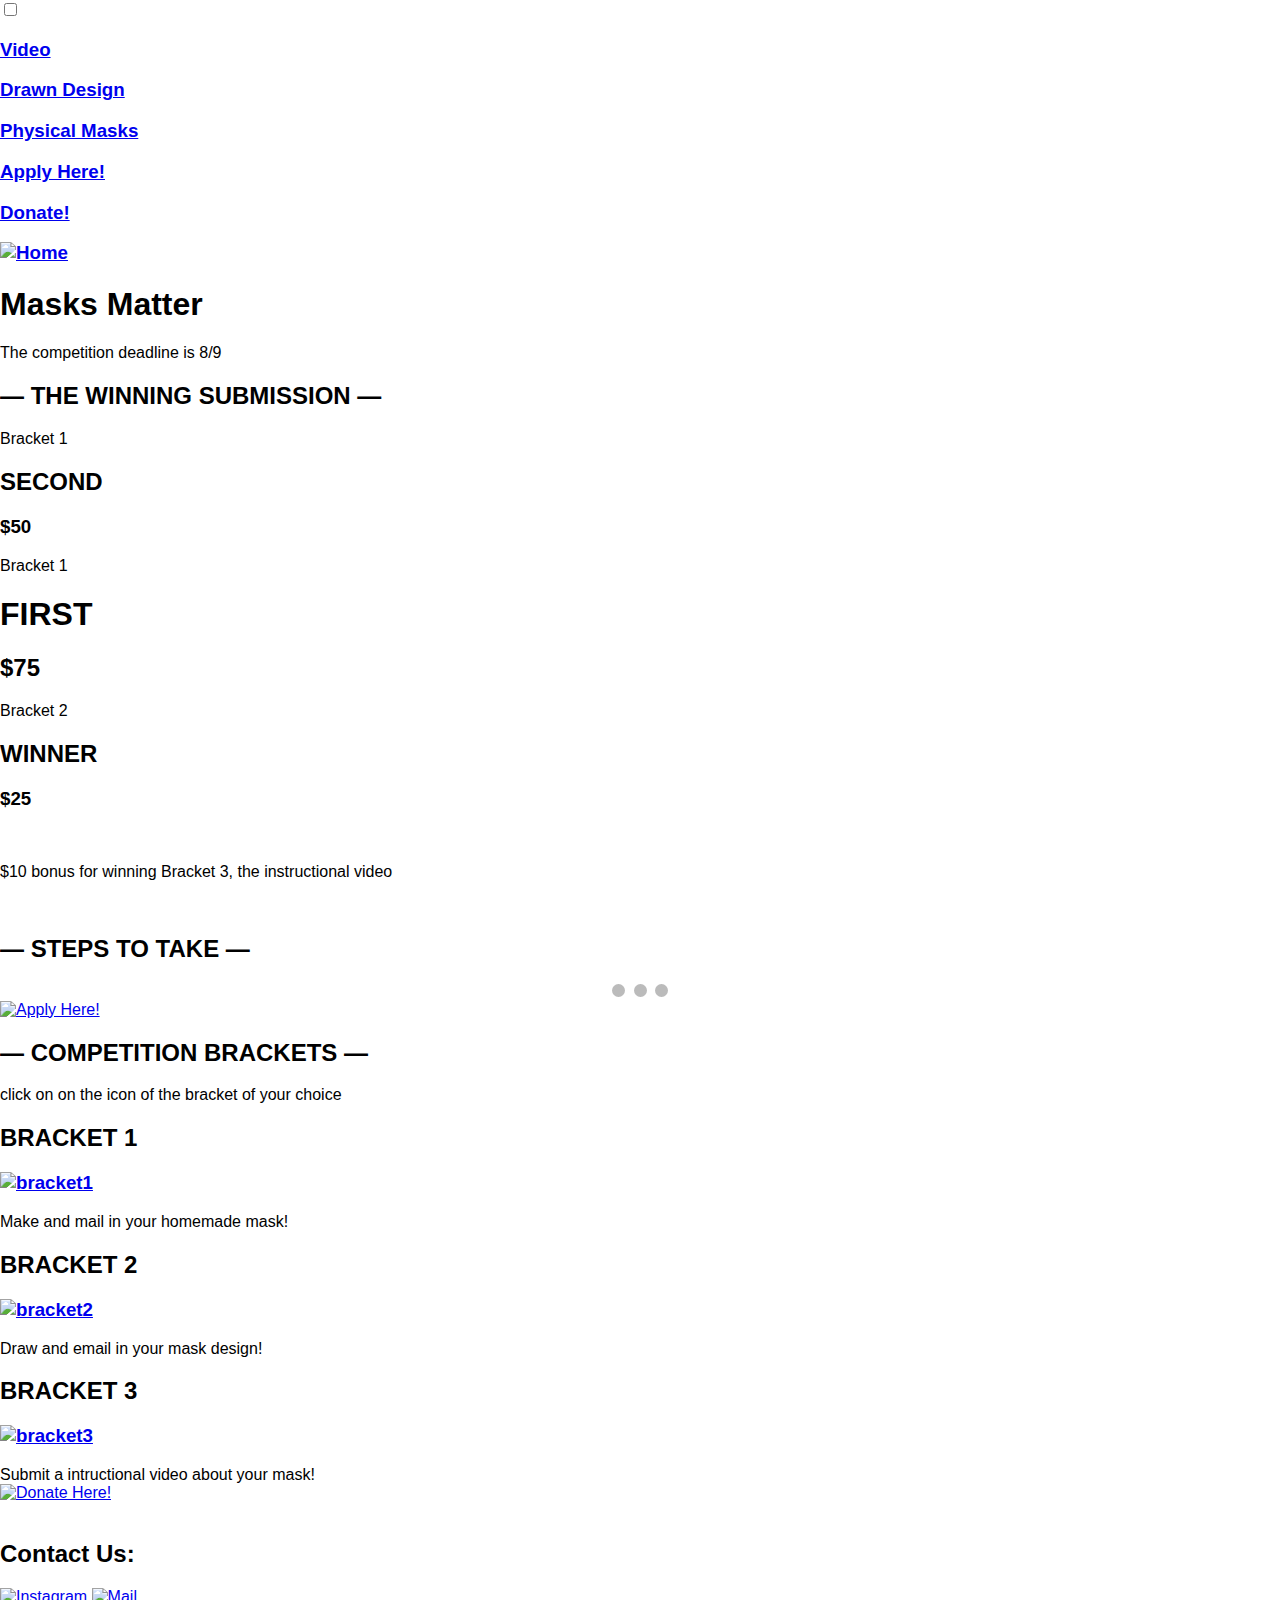
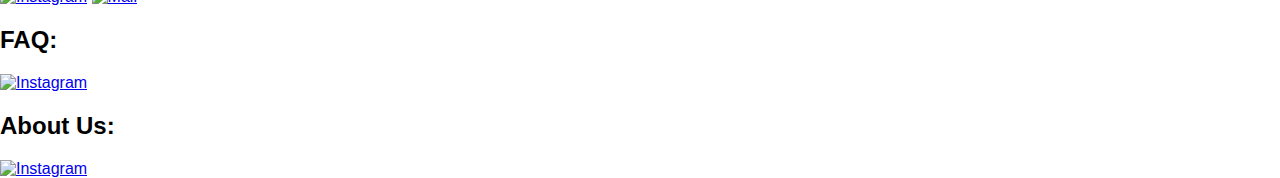
==== commit a72f6ae0: "index is dying on me" ====
--- a/index.html
+++ b/index.html
@@ -3,144 +3,171 @@
 	<head>
 		<title>Masks Matter</title>
 		<!-- <meta name="viewport" content="width=device-width,initial-scale=1.0"> -->
-		<link rel='icon' href='images/favicon.png' type='image/x-icon'/>
+		<link rel='icon' href='/static/images/favicon.png' type='image/x-icon'/>
 		<link href="https://fonts.googleapis.com/css2?family=Paytone+One&display=swap" rel="stylesheet">
 		<link href="https://fonts.googleapis.com/css2?family=Josefin+Sans:wght@100;400&display=swap" rel="stylesheet">
-		<link href="styles.css" rel="stylesheet" type="text/css">
-		<link href="base.css" rel="stylesheet" type="text/css">
-		<link href="totoro.css" rel="stylesheet" type="text/css">
+		<link href="/static/css/styles.css" rel="stylesheet" type="text/css">
+		<link href="/static/css/base.css" rel="stylesheet" type="text/css">
+		<link href="/static/css/totoro.css" rel="stylesheet" type="text/css">
 	</head>
 	<body>
 		<nav>
 			<input type="checkbox" name="simple" id="simple">
 			<label for="simple" id="switch"><span></span></label>
-			<li><a href="video.html"><h3>Video</h3></a></li>
-			<li><a href="drawingmask.html"><h3>Drawn Design</h3></a></li>
-			<li><a href="physicalmask.html"><h3>Physical Masks</h3></a></li>
-			<li><a target="_blank" href="https://docs.google.com/forms/d/e/1FAIpQLScsT2CWmPeAeOIiQAeZ7pk1hlon7UAqh4jieAmbpfq4y2hZqA/viewform"><h3>Apply Here!</h3></a></li>
-			<li><a target="_blank" href="https://www.gofundme.com/f/MMSF-Supplies-for-Essential-Workers-Businesses?utm_medium=copy_link&utm_source=customer&utm_campaign=p_lico+share-sheet+expWdC"><h3>Donate!</h3></a></li>
-			<li><a href="index.html"><h3><img id="home" src="images/cleanedlogo.png" alt="Home"></h3></a></li>
+			<div><a href="video.html"><h3>Video</h3></a></div>
+			<div><a href="drawingmask.html"><h3>Drawn Design</h3></a></div>
+			<div><a href="physicalmask.html"><h3>Physical Masks</h3></a></div>
+			<div><a target="_blank" href="https://docs.google.com/forms/d/e/1FAIpQLScsT2CWmPeAeOIiQAeZ7pk1hlon7UAqh4jieAmbpfq4y2hZqA/viewform"><h3>Apply Here!</h3></a></div>
+			<div><a target="_blank" href="https://www.gofundme.com/f/MMSF-Supplies-for-Essential-Workers-Businesses?utm_medium=copy_link&utm_source=customer&utm_campaign=p_lico+share-sheet+expWdC"><h3>Donate!</h3></a></div>
+			<div><a href="index.html"><h3><img id="home" src="/static/images/cleanedlogo.png" alt="Home"></h3></a></div>
 		</nav>
 		<header>
-			<img src="images/cleanedlogo.png">
 			<h1>Masks Matter</h1>
 		</header>
-		<br>
-		<!-- The winning submission subtitle -->
-		<div>
-			<figcaption id="dates">The competition deadline is 8/9</figcaption>
-			<h2 class="subtitles">— THE WINNING SUBMISSION—</h2>
-		</div>
-		<div id="podium" class="fadein">
-			<div class="prize"><figcaption class="subcap">Bracket 1</figcaption><h2>SECOND</h2><h3>$50</h3></div>
-			<div class="prize"><figcaption class="subcap">Bracket 1</figcaption><h1>FIRST</h1><h2>$75</h2></div>
-			<div class="prize"><figcaption class="subcap">Bracket 2</figcaption><h2>WINNER</h2><h3>$25</h3></div>
-		</div>
-		<br>
-		<p class="border fadein"> <span>$10 bonus for winning Bracket 3, the instructional video</span></p>
-		<br>
-		<h2 class="subtitles">— STEPS TO TAKE—</h2>
-					 <!-- Slideshow container -->
-		<div class="slideshow-container fadein">
-			<!-- Full-width images with number and caption text -->
-			<div class="mySlides fade">
-				<div class="numbertext">1 / 8</div>
-				<img src="images/1 (2).png" style="width:100%">
+		<main>
+			<!-- The winning submission subtitle -->
+			<div>
+				<figcaption id="dates">The competition deadline is 8/9</figcaption>
+				<h2 class="subtitles">— THE WINNING SUBMISSION —</h2>
+			</div>
+			<div id="podium" class="fadein">
+				<div class="prize"><figcaption class="subcap">Bracket 1</figcaption><h2>SECOND</h2><h3>$50</h3></div>
+				<div class="prize"><figcaption class="subcap">Bracket 1</figcaption><h1>FIRST</h1><h2>$75</h2></div>
+				<div class="prize"><figcaption class="subcap">Bracket 2</figcaption><h2>WINNER</h2><h3>$25</h3></div>
+			</div>
+			<br>
+			<p class="border fadein"> <span>$10 bonus for winning Bracket 3, the instructional video</span></p>
+			<br>
+			<h2 class="subtitles">— STEPS TO TAKE —</h2>
+						 <!-- Slideshow container -->
+			<!-- <div id="slideshow0" class="slideshow-container fadein">
+				<div class="mySlides fade">
+					<div class="numbertext">1 / 8</div>
+					<img src="/static/images/1.png" style="width:100%">
+				</div>
+
+				<div class="mySlides fade">
+					<div class="numbertext">2 / 8</div>
+					<img src="/static/images/2.png" style="width:100%">
+				</div>
+
+				<div class="mySlides fade">
+					<div class="numbertext">3 / 8</div>
+					<img src="/static/images/3.png" style="width:100%">
+				</div>
+
+				<div class="mySlides fade">
+					<div class="numbertext">4 / 8</div>
+					<img src="/static/images/4.png" style="width:100%">
+				</div>
+
+				<div class="mySlides fade">
+					<div class="numbertext">5 / 8</div>
+					<img src="/static/images/5.png" style="width:100%">
+				</div>
+
+				<div class="mySlides fade">
+					<div class="numbertext">6 / 8</div>
+					<img src="/static/images/6.png" style="width:100%">
+				</div>
+
+				<div class="mySlides fade">
+					<div class="numbertext">7 / 8</div>
+					<img src="/static/images/7.png" style="width:100%">
+				</div>
+
+				<div class="mySlides fade">
+					<div class="numbertext">8 / 8</div>
+					<img src="/static/images/8.png" style="width:100%">
+				</div>
+			</div>
+			<div id="dots" style="text-align:center">
+				<span class="prev" onclick="plusSlides(-1)">&#10094;</span>
+				<span class="dot" onclick="currentSlide(1)"></span>
+				<span class="dot" onclick="currentSlide(2)"></span>
+				<span class="dot" onclick="currentSlide(3)"></span>
+				<span class="dot" onclick="currentSlide(4)"></span>
+				<span class="dot" onclick="currentSlide(5)"></span>
+				<span class="dot" onclick="currentSlide(6)"></span>
+				<span class="dot" onclick="currentSlide(7)"></span>
+				<span class="dot" onclick="currentSlide(8)"></span>
+				<span class="next" onclick="plusSlides(1)">&#10095;</span>
+			</div> -->
+			<div id="slideshow0" class="slideshow-container">
+
+							<div class="mySlides fade">
+							  <div class="numbertext">1 / 3</div>
+							  <img src="/static/images/1.png" style="width:100%">
+							  <div class="text">Caption Text</div>
+							</div>
+
+							<div class="mySlides fade">
+							  <div class="numbertext">2 / 3</div>
+							  <img src="/static/images/1.png" style="width:100%">
+							  <div class="text">Caption Two</div>
+							</div>
+
+							<div class="mySlides fade">
+							  <div class="numbertext">3 / 3</div>
+							  <img src="/static/images/1.png" style="width:100%">
+							  <div class="text">Caption Three</div>
+							</div>
+
+							<a class="prev" onclick="plusSlides(-1, this.parentNode)">&#10094;</a>
+							<a class="next" onclick="plusSlides(1, this.parentNode)">&#10095;</a>
+
+
+							<div style="text-align:center">
+							  <span class="dot" onclick="currentSlide(1, slideshow2)"></span> 
+							  <span class="dot" onclick="currentSlide(2, slideshow2)"></span> 
+							  <span class="dot" onclick="currentSlide(3, slideshow2)"></span> 
+							</div>
+			</div>
+			<div class="fadein">
+				<a target="_blank" href="https://docs.google.com/forms/d/e/1FAIpQLScsT2CWmPeAeOIiQAeZ7pk1hlon7UAqh4jieAmbpfq4y2hZqA/viewform">
+					<img id="apply" class="imagelink getbigger" src="/static/images/apply.png" alt="Apply Here!"></a>
 			</div>
 
-			<div class="mySlides fade">
-				<div class="numbertext">2 / 8</div>
-				<img src="images/2.png" style="width:100%">
+			<h2 class="subtitles">— COMPETITION BRACKETS —</h2>
+			<figcaption class="fadein">click on on the icon of the bracket of your choice</figcaption>
+			<div class="iconflex">
+				<div class="icondiv">
+					<figcaption class="fadein"><h2>BRACKET 1</h2></figcaption>
+					<a href="physicalmask.html"><h3><img class="icons fadein" src="/static/images/create.PNG" alt="bracket1"></h3></a>
+					<figcaption class="fadein border"><span>Make and mail in your homemade mask!</span></figcaption>
+				</div>
+				<div class="icondiv">
+					<figcaption class="fadein"><h2>BRACKET 2</h2></figcaption>
+					<a href="drawingmask.html"><h3><img class="icons fadein" src="/static/images/design.PNG" alt="bracket2"></h3></a>
+					<figcaption class="fadein border"><span>Draw and email in your mask design!</span></figcaption>
+				</div>
+				<div class="icondiv">
+					<figcaption class="fadein"><h2>BRACKET 3</h2></figcaption>
+					<a href="video.html"><h3><img class="icons fadein" src="/static/images/video.PNG" alt="bracket3"></h3></a>
+					<figcaption class="fadein border"><span>Submit a intructional video about your mask!</span></figcaption>
+				</div>
 			</div>
 
-			<div class="mySlides fade">
-				<div class="numbertext">3 / 8</div>
-				<img src="images/3.png" style="width:100%">
+			<div id="donate" class="fadein">
+				<a target="_blank" href="https://www.gofundme.com/f/MMSF-Supplies-for-Essential-Workers-Businesses?utm_medium=copy_link&utm_source=customer&utm_campaign=p_lico+share-sheet+expWdC">
+					<img class="fadein getbigger imagelink" src="/static/images/dooonut.png" alt="Donate Here!">
+				</a>
+				<br>
+				<br>
 			</div>
-
-			<div class="mySlides fade">
-				<div class="numbertext">4 / 8</div>
-				<img src="images/4.png" style="width:100%">
-			</div>
-
-			<div class="mySlides fade">
-				<div class="numbertext">5 / 8</div>
-				<img src="images/5.png" style="width:100%">
-			</div>
-
-			<div class="mySlides fade">
-				<div class="numbertext">6 / 8</div>
-				<img src="images/6.png" style="width:100%">
-			</div>
-
-			<div class="mySlides fade">
-				<div class="numbertext">7 / 8</div>
-				<img src="images/7.png" style="width:100%">
-			</div>
-
-			<div class="mySlides fade">
-				<div class="numbertext">8 / 8</div>
-				<img src="images/8.png" style="width:100%">
-			</div>
-			<!-- Next and previous buttons -->
-		</div>
-
-					 <!-- The dots/circles -->
-		<div id="dots" style="text-align:center">
-			<a class="prev" onclick="plusSlides(-1)">&#10094;</a>
-			<span class="dot" onclick="currentSlide(1)"></span>
-			<span class="dot" onclick="currentSlide(2)"></span>
-			<span class="dot" onclick="currentSlide(3)"></span>
-			<span class="dot" onclick="currentSlide(4)"></span>
-			<span class="dot" onclick="currentSlide(5)"></span>
-			<span class="dot" onclick="currentSlide(6)"></span>
-			<span class="dot" onclick="currentSlide(7)"></span>
-			<span class="dot" onclick="currentSlide(8)"></span>
-			<a class="next" onclick="plusSlides(1)">&#10095;</a>
-		</div>
-		<div class="fadein">
-			<a target="_blank" href="https://docs.google.com/forms/d/e/1FAIpQLScsT2CWmPeAeOIiQAeZ7pk1hlon7UAqh4jieAmbpfq4y2hZqA/viewform">
-				<img id="apply" class="imagelink getbigger" src="images/apply.png" alt="Apply Here!"></a>
-		</div>
-
-		<h2 class="subtitles">— COMPETITION BRACKETS—</h2>
-		<figcaption class="fadein">click on on the icon of the bracket of your choice</figcaption>
-		<div class="iconflex">
-			<div class="icondiv">
-				<figcaption class="fadein"><h2>BRACKET 1</h2></figcaption>
-				<a href="physicalmask.html"><h3><img class="icons fadein" src="images/create.PNG" alt="bracket1"></h3></a>
-				<figcaption class="fadein border"><span>Make and mail in your homemade mask!</span></figcaption>
-			</div>
-			<div class="icondiv">
-				<figcaption class="fadein"><h2>BRACKET 2</h2></figcaption>
-				<a href="drawingmask.html"><h3><img class="icons fadein" src="images/design.PNG" alt="bracket2"></h3></a>
-				<figcaption class="fadein border"><span>Draw and email in your mask design!</span></figcaption>
-			</div>
-			<div class="icondiv">
-				<figcaption class="fadein"><h2>BRACKET 3</h2></figcaption>
-				<a href="video.html"><h3><img class="icons fadein" src="images/video.PNG" alt="bracket3"></h3></a>
-				<figcaption class="fadein border"><span>Submit a intructional video about your mask!</span></figcaption>
-			</div>
-		</div>
-
-		<div id="donate" class="fadein">
-			<a target="_blank" href="https://www.gofundme.com/f/MMSF-Supplies-for-Essential-Workers-Businesses?utm_medium=copy_link&utm_source=customer&utm_campaign=p_lico+share-sheet+expWdC">
-				<img class="fadein getbigger imagelink" src="images/dooonut.png" alt="Donate Here!">
-			</a>
-			<br>
-			<br>
-		</div>
+		</main>
 		<footer>
 			<h2>Contact Us:</h2>
-			<a target="_blank" href="https://www.instagram.com/masksmattersf/"><img class="instagram"src="images/instagram.PNG" alt="Instagram"></a>
-			<a target="_blank" href="mailto:masksmattersf@gmail.com"><img class = "instagram" src="images/email.PNG" alt="Mail"></a>
+			<a target="_blank" href="https://www.instagram.com/masksmattersf/"><img class="instagram" src="/static/images/instagram.PNG" alt="Instagram"></a>
+			<a target="_blank" href="mailto:masksmattersf@gmail.com"><img class = "instagram" src="/static/images/email.PNG" alt="Mail"></a>
 			<h2>FAQ:</h2>
-			<a  href="faq.html"><img class="instagram" src="images/borderQA.PNG" alt="Instagram"></a>
+			<a  href="faq.html"><img class="instagram" src="/static/images/borderQA.PNG" alt="Instagram"></a>
 			<h2>About Us:</h2>
-			<a href="aboutus.html"><img class="instagram" src="images/team.PNG" alt="Instagram"></a>
+			<a href="aboutus.html"><img class="instagram" src="/static/images/team.PNG" alt="Instagram"></a>
 		</footer>
 		<script src="https://code.jquery.com/jquery-3.5.1.min.js" integrity="sha256-9/aliU8dGd2tb6OSsuzixeV4y/faTqgFtohetphbbj0=" crossorigin="anonymous"></script>
-		<script src="anime.js"> </script>
+		<script src="/static/js/fadein.js"> </script>
+		<script src="/static/js/slides.js"> </script>
 	</body>
 </html>
 <!-- ANIMATE
--- a/static/css/totoro.css
+++ b/static/css/totoro.css
@@ -0,0 +1,193 @@
+/* {box-sizing: border-box}
+
+/* Slideshow container */
+/*.slideshow-container {
+  max-width: 1000px;
+  position: relative;
+  margin: 2rem auto auto;
+}*/
+
+/* Hide the images by default */
+/*.mySlides {
+  display: none;
+}
+*/
+/* Next & previous buttons */
+/*.prev, .next {
+  cursor: pointer;*/
+  /*position: absolute;*/
+  /*top: 50%;
+  width: auto;
+  margin-top: -22px;
+  padding: 16px;
+  color: white;
+  font-weight: bold;
+  font-size: 18px;
+  transition: 0.6s ease;
+  border-radius: 0 3px 3px 0;
+  user-select: none;
+}
+*/
+/* Position the "next button" to the right */
+/*.next {
+  right: 0;
+  border-radius: 3px 0 0 3px;
+}*/
+
+/* On hover, add a black background color with a little bit see-through */
+/*.prev:hover, .next:hover {
+  background-color: rgba(0,0,0,0.8);
+}*/
+
+/* Caption text */
+/*.text {
+  color: #f2f2f2;
+  font-size: 15px;
+  padding: 8px 12px;
+  position: absolute;
+  bottom: 8px;
+  width: 100%;
+  text-align: center;
+}*/
+
+/* Number text (1/3 etc) *//*
+.numbertext {
+  color: #f2f2f2;
+  font-size: 12px;
+  padding: 8px 12px;
+  position: absolute;
+  top: 0;
+}
+*/
+/* The dots/bullets/indicators */
+/*.dot {
+  cursor: pointer;
+  height: 15px;
+  width: 15px;
+  margin: 0 2px;
+  background-color: #bbb;
+  border-radius: 50%;
+  display: inline-block;
+  transition: background-color 0.6s ease;
+}
+
+.active, .dot:hover {
+  background-color: #717171;
+}
+*/
+/* Fading animation */
+/*.fade {
+  -webkit-animation-name: fade;
+  -webkit-animation-duration: 1.5s;
+  animation-name: fade;
+  animation-duration: 1.5s;
+}
+
+@-webkit-keyframes fade {
+  from {opacity: .4}
+  to {opacity: 1}
+}
+
+@keyframes fade {
+  from {opacity: .4}
+  to {opacity: 1}
+}
+#dots {
+  margin-bottom: 5rem;
+}
+*/
+* {box-sizing:border-box}
+body {font-family: Verdana,sans-serif;margin:0}
+.mySlides {display:none}
+
+/* Slideshow container */
+.slideshow-container {
+  max-width: 1000px;
+  position: relative;
+  margin: auto;
+}
+
+/* Next & previous buttons */
+.prev, .next {
+  cursor: pointer;
+  position: absolute;
+  top: 50%;
+  width: auto;
+  padding: 16px;
+  margin-top: -22px;
+  color: white;
+  font-weight: bold;
+  font-size: 18px;
+  transition: 0.6s ease;
+  border-radius: 0 3px 3px 0;
+}
+
+/* Position the "next button" to the right */
+.next {
+  right: 0;
+  border-radius: 3px 0 0 3px;
+}
+
+/* On hover, add a black background color with a little bit see-through */
+.prev:hover, .next:hover {
+  background-color: rgba(0,0,0,0.8);
+}
+
+/* Caption text */
+.text {
+  color: #f2f2f2;
+  font-size: 15px;
+  padding: 8px 12px;
+  position: absolute;
+  bottom: 8px;
+  width: 100%;
+  text-align: center;
+}
+
+/* Number text (1/3 etc) */
+.numbertext {
+  color: #f2f2f2;
+  font-size: 12px;
+  padding: 8px 12px;
+  position: absolute;
+  top: 0;
+}
+
+/* The dots/bullets/indicators */
+.dot {
+  cursor:pointer;
+  height: 13px;
+  width: 13px;
+  margin: 0 2px;
+  background-color: #bbb;
+  border-radius: 50%;
+  display: inline-block;
+  transition: background-color 0.6s ease;
+}
+
+.active, .dot:hover {
+  background-color: #717171;
+}
+
+/* Fading animation */
+.fade {
+  -webkit-animation-name: fade;
+  -webkit-animation-duration: 1.5s;
+  animation-name: fade;
+  animation-duration: 1.5s;
+}
+
+@-webkit-keyframes fade {
+  from {opacity: .4} 
+  to {opacity: 1}
+}
+
+@keyframes fade {
+  from {opacity: .4} 
+  to {opacity: 1}
+}
+
+/* On smaller screens, decrease text size */
+@media only screen and (max-width: 300px) {
+  .prev, .next,.text {font-size: 11px}
+}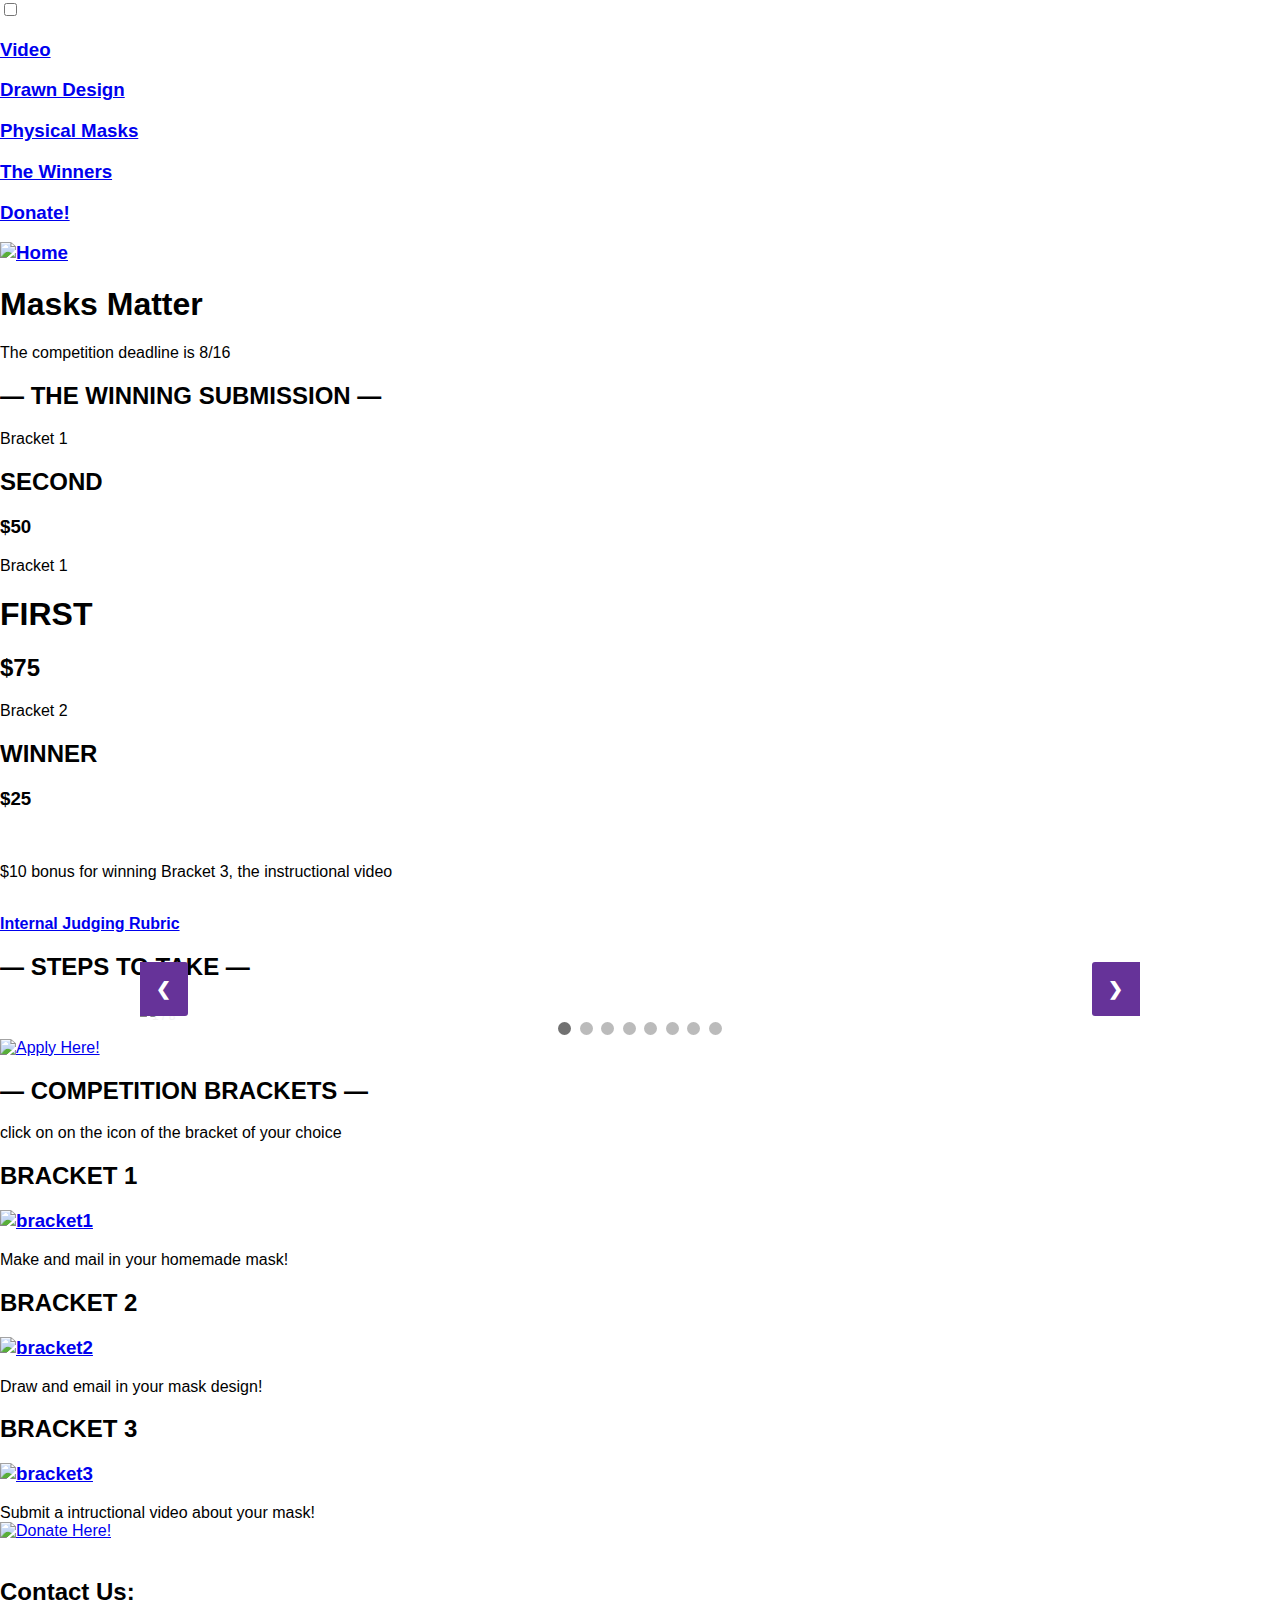
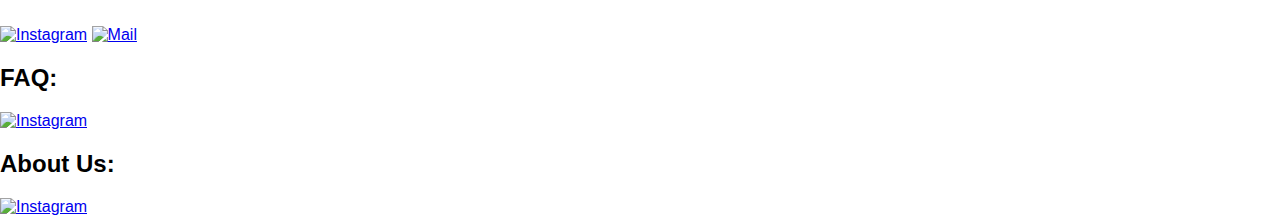
==== commit 1dcb2b54: "maskone" ====
--- a/index.html
+++ b/index.html
@@ -3,7 +3,7 @@
 	<head>
 		<title>Masks Matter</title>
 		<!-- <meta name="viewport" content="width=device-width,initial-scale=1.0"> -->
-		<link rel='icon' href='/static/images/favicon.png' type='image/x-icon'/>
+		<link rel="icon" href="/static/images/favicon.png" type="image/x-icon"/>
 		<link href="https://fonts.googleapis.com/css2?family=Paytone+One&display=swap" rel="stylesheet">
 		<link href="https://fonts.googleapis.com/css2?family=Josefin+Sans:wght@100;400&display=swap" rel="stylesheet">
 		<link href="/static/css/styles.css" rel="stylesheet" type="text/css">
@@ -17,8 +17,8 @@
 			<div><a href="video.html"><h3>Video</h3></a></div>
 			<div><a href="drawingmask.html"><h3>Drawn Design</h3></a></div>
 			<div><a href="physicalmask.html"><h3>Physical Masks</h3></a></div>
-			<div><a target="_blank" href="https://docs.google.com/forms/d/e/1FAIpQLScsT2CWmPeAeOIiQAeZ7pk1hlon7UAqh4jieAmbpfq4y2hZqA/viewform"><h3>Apply Here!</h3></a></div>
-			<div><a target="_blank" href="https://www.gofundme.com/f/MMSF-Supplies-for-Essential-Workers-Businesses?utm_medium=copy_link&utm_source=customer&utm_campaign=p_lico+share-sheet+expWdC"><h3>Donate!</h3></a></div>
+			<div><a href="showcasedes.html"><h3>The Winners</h3></a></div>
+			<div><a target="_blank"href="https://www.gofundme.com/f/MMSF-Supplies-for-Essential-Workers-Businesses?utm_medium=copy_link&utm_source=customer&utm_campaign=p_lico+share-sheet+expWdC"><h3>Donate!</h3></a></div>
 			<div><a href="index.html"><h3><img id="home" src="/static/images/cleanedlogo.png" alt="Home"></h3></a></div>
 		</nav>
 		<header>
@@ -27,20 +27,36 @@
 		<main>
 			<!-- The winning submission subtitle -->
 			<div>
-				<figcaption id="dates">The competition deadline is 8/9</figcaption>
+				<figcaption id="dates">The competition deadline is 8/16</figcaption>
 				<h2 class="subtitles">— THE WINNING SUBMISSION —</h2>
 			</div>
 			<div id="podium" class="fadein">
-				<div class="prize"><figcaption class="subcap">Bracket 1</figcaption><h2>SECOND</h2><h3>$50</h3></div>
-				<div class="prize"><figcaption class="subcap">Bracket 1</figcaption><h1>FIRST</h1><h2>$75</h2></div>
-				<div class="prize"><figcaption class="subcap">Bracket 2</figcaption><h2>WINNER</h2><h3>$25</h3></div>
+				<div class="prize">
+					<figcaption class="subcap">Bracket 1</figcaption>
+					<h2>SECOND</h2>
+					<h3>$50</h3></div>
+				<div class="prize">
+					<figcaption class="subcap">Bracket 1</figcaption>
+					<h1>FIRST</h1>
+					<h2>$75</h2></div>
+				<div class="prize">
+					<figcaption class="subcap">Bracket 2</figcaption>
+					<h2>WINNER</h2>
+					<h3>$25</h3></div>
 			</div>
 			<br>
-			<p class="border fadein"> <span>$10 bonus for winning Bracket 3, the instructional video</span></p>
+			<p class="border fadein"><span>$10 bonus for winning Bracket 3, the instructional video</span></p>
 			<br>
+
+			<span class="intrubric fadein">
+				<a id="judgingrubric"target="_blank" href="https://docs.google.com/document/d/1takqXnV4pHnDTSGDVmz1OQdGdse-_edrevI3NCSpIS4/edit?usp=sharing">
+					<b>Internal Judging Rubric</b>
+				</a>
+			</span>
+
 			<h2 class="subtitles">— STEPS TO TAKE —</h2>
-						 <!-- Slideshow container -->
-			<!-- <div id="slideshow0" class="slideshow-container fadein">
+			<!-- Slideshow container -->
+			<div class="slideshow-container fadein">
 				<div class="mySlides fade">
 					<div class="numbertext">1 / 8</div>
 					<img src="/static/images/1.png" style="width:100%">
@@ -80,51 +96,22 @@
 					<div class="numbertext">8 / 8</div>
 					<img src="/static/images/8.png" style="width:100%">
 				</div>
+				<div class="prev" onclick="plusSlides(-1, this)">&#10094;</div>
+				<div class="next" onclick="plusSlides(1, this)">&#10095;</div>
 			</div>
 			<div id="dots" style="text-align:center">
-				<span class="prev" onclick="plusSlides(-1)">&#10094;</span>
-				<span class="dot" onclick="currentSlide(1)"></span>
-				<span class="dot" onclick="currentSlide(2)"></span>
-				<span class="dot" onclick="currentSlide(3)"></span>
-				<span class="dot" onclick="currentSlide(4)"></span>
-				<span class="dot" onclick="currentSlide(5)"></span>
-				<span class="dot" onclick="currentSlide(6)"></span>
-				<span class="dot" onclick="currentSlide(7)"></span>
-				<span class="dot" onclick="currentSlide(8)"></span>
-				<span class="next" onclick="plusSlides(1)">&#10095;</span>
-			</div> -->
-			<div id="slideshow0" class="slideshow-container">
-
-							<div class="mySlides fade">
-							  <div class="numbertext">1 / 3</div>
-							  <img src="/static/images/1.png" style="width:100%">
-							  <div class="text">Caption Text</div>
-							</div>
-
-							<div class="mySlides fade">
-							  <div class="numbertext">2 / 3</div>
-							  <img src="/static/images/1.png" style="width:100%">
-							  <div class="text">Caption Two</div>
-							</div>
-
-							<div class="mySlides fade">
-							  <div class="numbertext">3 / 3</div>
-							  <img src="/static/images/1.png" style="width:100%">
-							  <div class="text">Caption Three</div>
-							</div>
-
-							<a class="prev" onclick="plusSlides(-1, this.parentNode)">&#10094;</a>
-							<a class="next" onclick="plusSlides(1, this.parentNode)">&#10095;</a>
-
-
-							<div style="text-align:center">
-							  <span class="dot" onclick="currentSlide(1, slideshow2)"></span> 
-							  <span class="dot" onclick="currentSlide(2, slideshow2)"></span> 
-							  <span class="dot" onclick="currentSlide(3, slideshow2)"></span> 
-							</div>
+				<span class="dot" onclick="currentSlide(1, this)"></span>
+				<span class="dot" onclick="currentSlide(2, this)"></span>
+				<span class="dot" onclick="currentSlide(3, this)"></span>
+				<span class="dot" onclick="currentSlide(4, this)"></span>
+				<span class="dot" onclick="currentSlide(5, this)"></span>
+				<span class="dot" onclick="currentSlide(6, this)"></span>
+				<span class="dot" onclick="currentSlide(7, this)"></span>
+				<span class="dot" onclick="currentSlide(8, this)"></span>
 			</div>
 			<div class="fadein">
-				<a target="_blank" href="https://docs.google.com/forms/d/e/1FAIpQLScsT2CWmPeAeOIiQAeZ7pk1hlon7UAqh4jieAmbpfq4y2hZqA/viewform">
+				<a target="_blank"
+					href="https://docs.google.com/forms/d/e/1FAIpQLScsT2CWmPeAeOIiQAeZ7pk1hlon7UAqh4jieAmbpfq4y2hZqA/viewform">
 					<img id="apply" class="imagelink getbigger" src="/static/images/apply.png" alt="Apply Here!"></a>
 			</div>
 
@@ -133,23 +120,27 @@
 			<div class="iconflex">
 				<div class="icondiv">
 					<figcaption class="fadein"><h2>BRACKET 1</h2></figcaption>
-					<a href="physicalmask.html"><h3><img class="icons fadein" src="/static/images/create.PNG" alt="bracket1"></h3></a>
+					<a href="physicalmask.html"><h3><img class="icons fadein" src="/static/images/create.PNG" alt="bracket1">
+					</h3></a>
 					<figcaption class="fadein border"><span>Make and mail in your homemade mask!</span></figcaption>
 				</div>
 				<div class="icondiv">
 					<figcaption class="fadein"><h2>BRACKET 2</h2></figcaption>
-					<a href="drawingmask.html"><h3><img class="icons fadein" src="/static/images/design.PNG" alt="bracket2"></h3></a>
+					<a href="drawingmask.html"><h3><img class="icons fadein" src="/static/images/design.PNG" alt="bracket2">
+					</h3></a>
 					<figcaption class="fadein border"><span>Draw and email in your mask design!</span></figcaption>
 				</div>
 				<div class="icondiv">
 					<figcaption class="fadein"><h2>BRACKET 3</h2></figcaption>
-					<a href="video.html"><h3><img class="icons fadein" src="/static/images/video.PNG" alt="bracket3"></h3></a>
+					<a href="video.html"><h3><img class="icons fadein" src="/static/images/video.PNG" alt="bracket3"></h3>
+					</a>
 					<figcaption class="fadein border"><span>Submit a intructional video about your mask!</span></figcaption>
 				</div>
 			</div>
 
 			<div id="donate" class="fadein">
-				<a target="_blank" href="https://www.gofundme.com/f/MMSF-Supplies-for-Essential-Workers-Businesses?utm_medium=copy_link&utm_source=customer&utm_campaign=p_lico+share-sheet+expWdC">
+				<a target="_blank"
+					href="https://www.gofundme.com/f/MMSF-Supplies-for-Essential-Workers-Businesses?utm_medium=copy_link&utm_source=customer&utm_campaign=p_lico+share-sheet+expWdC">
 					<img class="fadein getbigger imagelink" src="/static/images/dooonut.png" alt="Donate Here!">
 				</a>
 				<br>
@@ -159,15 +150,15 @@
 		<footer>
 			<h2>Contact Us:</h2>
 			<a target="_blank" href="https://www.instagram.com/masksmattersf/"><img class="instagram" src="/static/images/instagram.PNG" alt="Instagram"></a>
-			<a target="_blank" href="mailto:masksmattersf@gmail.com"><img class = "instagram" src="/static/images/email.PNG" alt="Mail"></a>
+			<a target="_blank" href="mailto:masksmattersf@gmail.com"><img class="instagram" src="/static/images/email.PNG" alt="Mail"></a>
 			<h2>FAQ:</h2>
-			<a  href="faq.html"><img class="instagram" src="/static/images/borderQA.PNG" alt="Instagram"></a>
+			<a href="faq.html"><img class="instagram" src="/static/images/borderQA.PNG" alt="Instagram"></a>
 			<h2>About Us:</h2>
 			<a href="aboutus.html"><img class="instagram" src="/static/images/team.PNG" alt="Instagram"></a>
 		</footer>
 		<script src="https://code.jquery.com/jquery-3.5.1.min.js" integrity="sha256-9/aliU8dGd2tb6OSsuzixeV4y/faTqgFtohetphbbj0=" crossorigin="anonymous"></script>
-		<script src="/static/js/fadein.js"> </script>
-		<script src="/static/js/slides.js"> </script>
+		<script src="/static/js/fadein.js"></script>
+		<script src="/static/js/slides.js"></script>
 	</body>
 </html>
 <!-- ANIMATE
--- a/static/css/totoro.css
+++ b/static/css/totoro.css
@@ -112,7 +112,7 @@
   cursor: pointer;
   position: absolute;
   top: 50%;
-  width: auto;
+  width: 3rem;
   padding: 16px;
   margin-top: -22px;
   color: white;
@@ -120,6 +120,9 @@
   font-size: 18px;
   transition: 0.6s ease;
   border-radius: 0 3px 3px 0;
+  transform: translateY(-50%);
+  background-color: rebeccapurple;
+    /*#57adad42;*/
 }
 
 /* Position the "next button" to the right */
@@ -178,12 +181,12 @@
 }
 
 @-webkit-keyframes fade {
-  from {opacity: .4} 
+  from {opacity: .4}
   to {opacity: 1}
 }
 
 @keyframes fade {
-  from {opacity: .4} 
+  from {opacity: .4}
   to {opacity: 1}
 }
 
